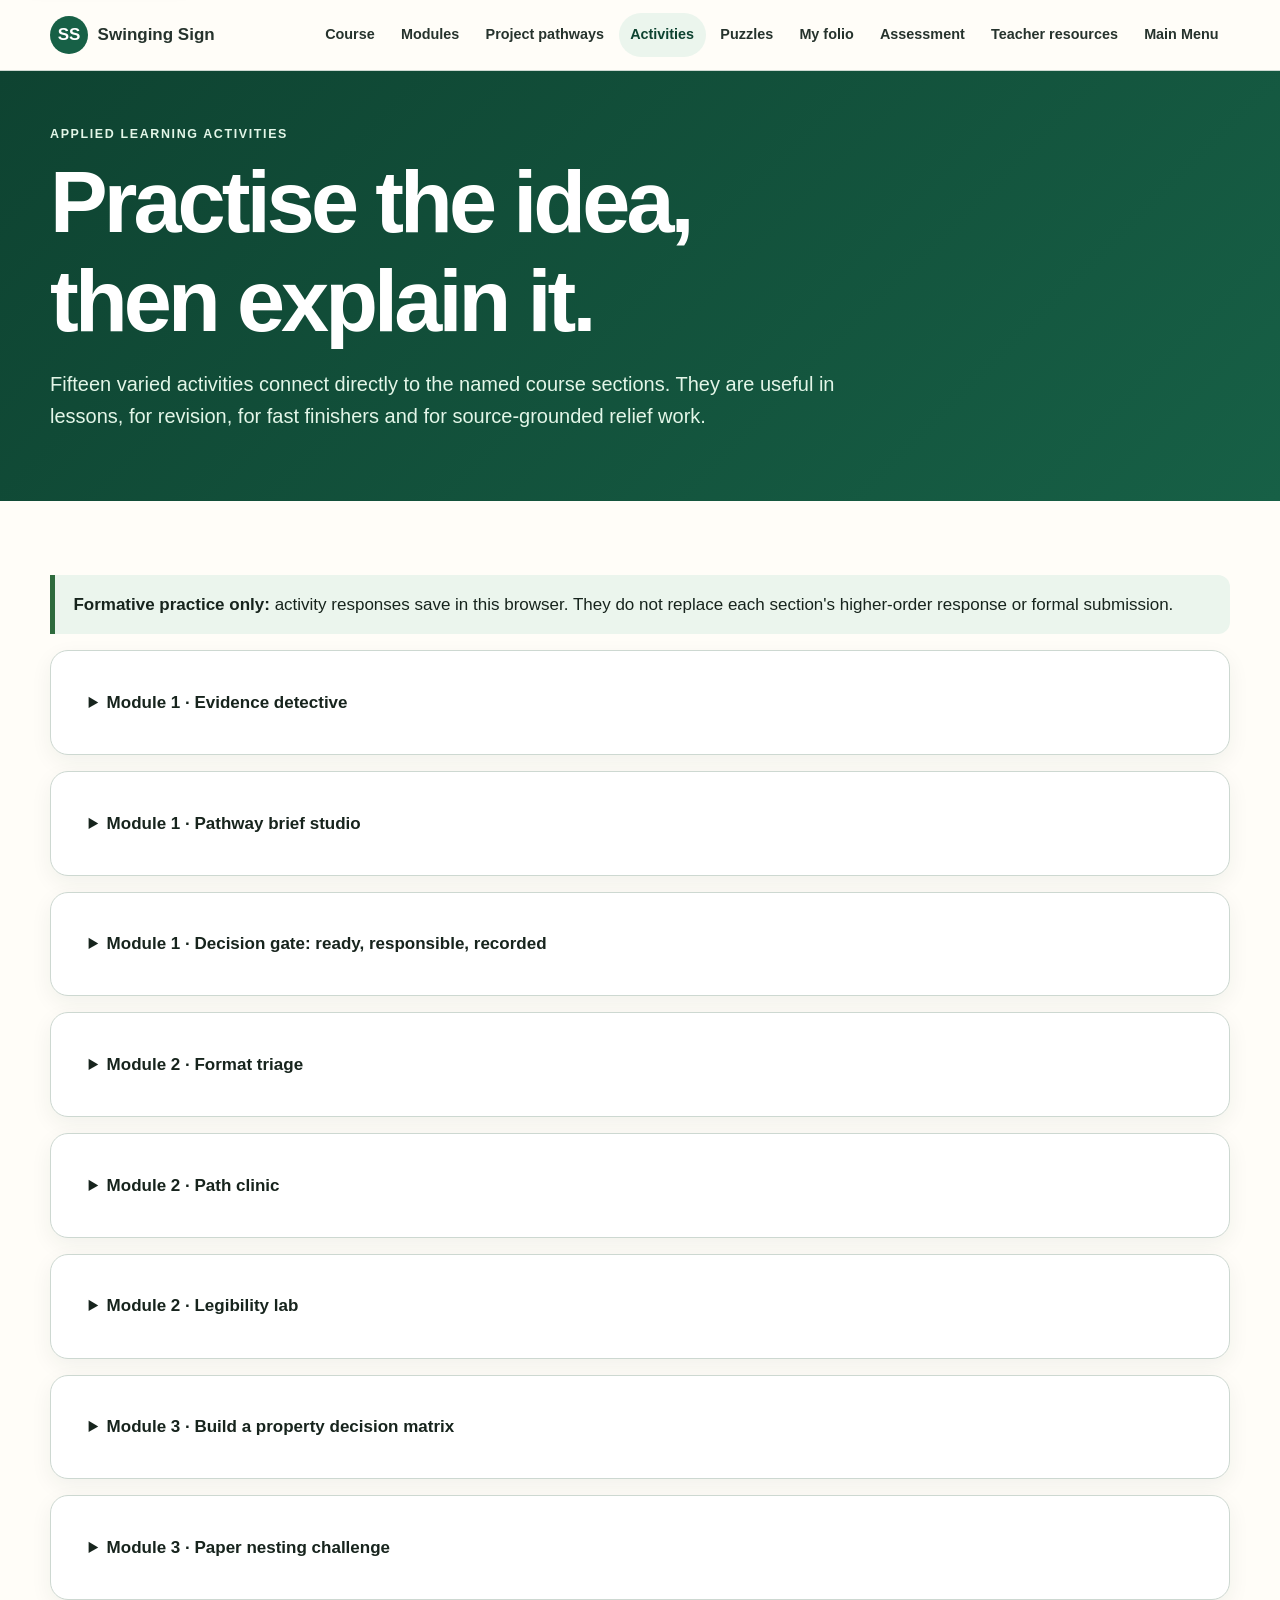
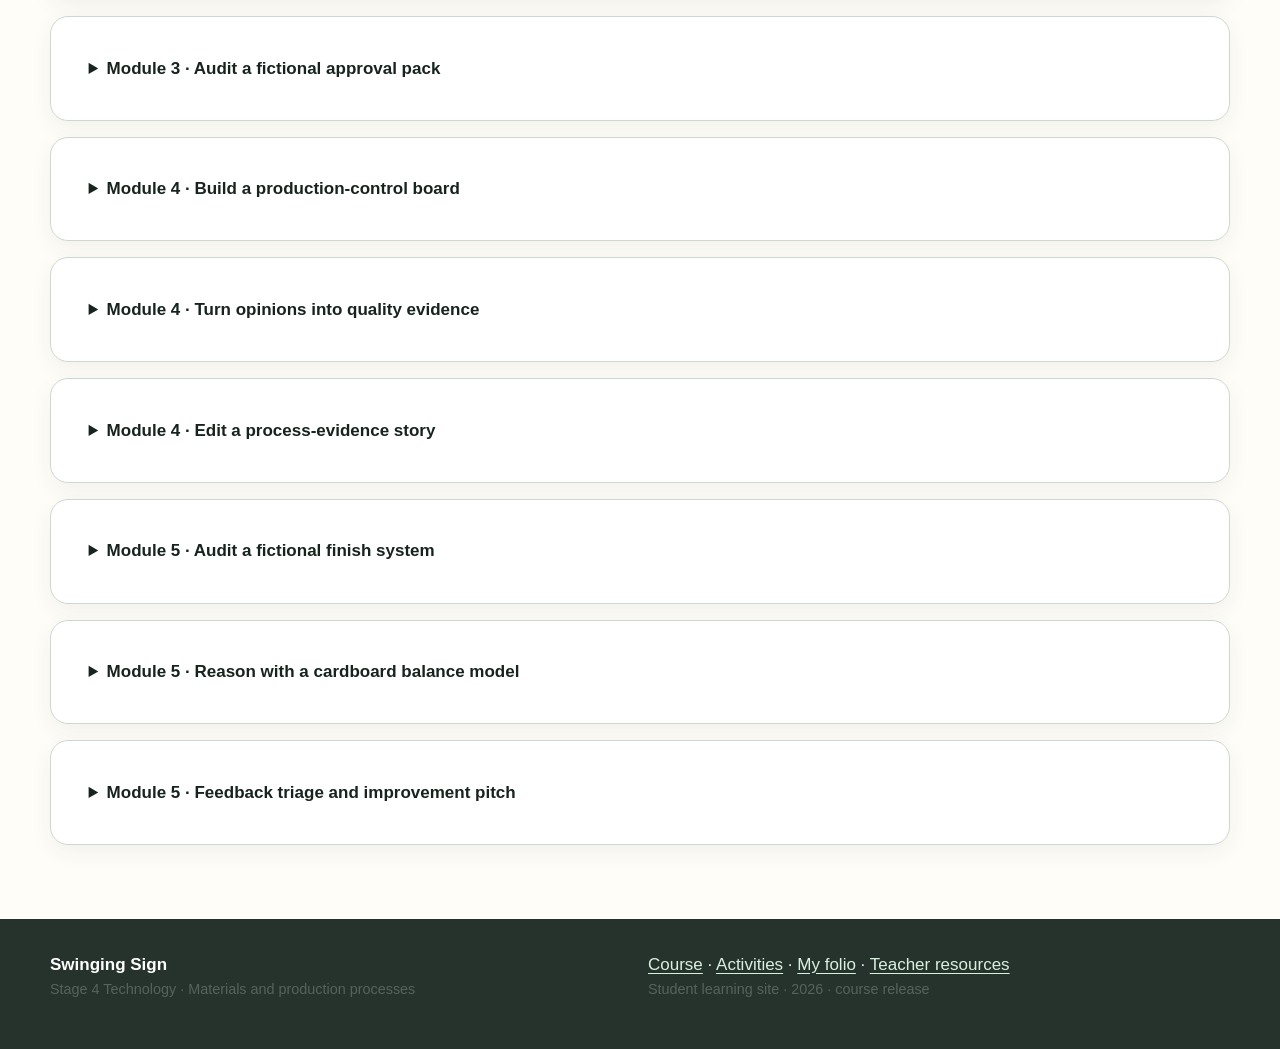
==== activities.html @ ebb3c323 "Publish Stage 4 Swinging Sign course" ====
<!doctype html>
<html lang="en-AU">
<head>
  <meta charset="utf-8">
  <meta name="viewport" content="width=device-width, initial-scale=1">
  <link rel="icon" href="data:,">
  <meta name="description" content="Fifteen concept-linked activities for revision, lesson practice, fast finishers and relief lessons.">
  <title>Applied Learning Activities | Swinging Sign</title>
  <link rel="stylesheet" href="styles.css?v=20260831-1">
  
</head>
<body>
<a class="skip-link" href="#main">Skip to main content</a>
<header class="site-header">
  <div class="nav-wrap">
    <a class="brand" href="index.html"><span class="brand-mark" aria-hidden="true">SS</span><span>Swinging Sign</span></a>
    <button class="nav-toggle" type="button" aria-expanded="false" aria-controls="site-nav">Menu</button>
    <nav class="site-nav" id="site-nav" aria-label="Main navigation"><a href="index.html">Course</a><a href="index.html#modules">Modules</a><a href="project-pathways.html">Project pathways</a><a aria-current="page" href="activities.html">Activities</a><a href="puzzles.html">Puzzles</a><a href="folio.html">My folio</a><a href="assessment.html">Assessment</a><a href="teacher-resources.html">Teacher resources</a><a href="https://stevencowell.github.io/Main-Page/">Main Menu</a></nav>
  </div>
</header><main id="main"><section class="page-hero"><div class="wrap"><p class="eyebrow">Applied Learning Activities</p><h1>Practise the idea, then explain it.</h1><p class="lede">Fifteen varied activities connect directly to the named course sections. They are useful in lessons, for revision, for fast finishers and for source-grounded relief work.</p></div></section><section class="page-section"><div class="wrap"><p class="evidence-note"><strong>Formative practice only:</strong> activity responses save in this browser. They do not replace each section's higher-order response or formal submission.</p><div class="activity-bank"><details class="card activity-card" id="ala-m01s01-evidence-detective"><summary>Module 1 · Evidence detective</summary><div class="activity-body"><p><span class="status-pill">Evidence sort</span></p><p>Observation, inference, purpose and product analysis</p><h3>What to do</h3><ul><li>Prepare: One teacher-approved product photograph, Four sticky notes or a digital note space</li><li>Write two observation notes using only visible evidence.</li><li>Write one interpretation note that connects a feature to a likely user need.</li><li>Write one confirmation question about an unknown practical detail.</li><li>Swap with a partner and check whether every claim is labelled accurately.</li></ul><p><strong>Evidence to keep:</strong> A four-note evidence set plus a revised product-analysis sentence.</p><p class="low-tech"><strong>Printable / low-tech:</strong> complete the same task on paper, then photograph or summarise the result in My folio.</p><label for="response-ala-m01s01-evidence-detective"><strong>Formative practice response</strong></label><textarea class="activity-response" id="response-ala-m01s01-evidence-detective" data-local-key="tas:stage4-swinging-sign:activity:ala-m01s01-evidence-detective:v1" placeholder="Record the activity evidence or explain your reasoning here."></textarea><div class="package-actions"><button type="button" data-reset-local="response-ala-m01s01-evidence-detective">Reset only this response</button><button type="button" onclick="window.print()">Print activity bank</button></div><p class="teacher-confirm"><strong>Boundary:</strong> Use only teacher-approved images. The activity does not authorise measurement, dismantling or practical testing.</p><p><a href="modules/module-01.html#m01s01-read-the-product-and-user">Return to the connected section →</a></p></div></details><details class="card activity-card" id="ala-m01s02-pathway-brief-studio"><summary>Module 1 · Pathway brief studio</summary><div class="activity-body"><p><span class="status-pill">Criteria ranking</span></p><p>Briefs, criteria, constraints and trade-offs</p><h3>What to do</h3><ul><li>Prepare: Three project reference images, Brief-and-boundaries template</li><li>Choose the pathway your teacher has nominated, or use one as a planning scenario.</li><li>Write a two-sentence brief naming user, need and intended response.</li><li>Add three testable criteria and a separate list of confirmation questions.</li><li>Circle the highest-priority criterion and explain one likely trade-off.</li></ul><p><strong>Evidence to keep:</strong> A source-safe brief with labelled criteria, confirmation questions and a trade-off explanation.</p><p class="low-tech"><strong>Printable / low-tech:</strong> complete the same task on paper, then photograph or summarise the result in My folio.</p><label for="response-ala-m01s02-pathway-brief-studio"><strong>Formative practice response</strong></label><textarea class="activity-response" id="response-ala-m01s02-pathway-brief-studio" data-local-key="tas:stage4-swinging-sign:activity:ala-m01s02-pathway-brief-studio:v1" placeholder="Record the activity evidence or explain your reasoning here."></textarea><div class="package-actions"><button type="button" data-reset-local="response-ala-m01s02-pathway-brief-studio">Reset only this response</button><button type="button" onclick="window.print()">Print activity bank</button></div><p class="teacher-confirm"><strong>Boundary:</strong> The activity compares design thinking only. Your teacher supplies the approved project plan and practical constraints.</p><p><a href="modules/module-01.html#m01s02-criteria-constraints-and-project-pathways">Return to the connected section →</a></p></div></details><details class="card activity-card" id="ala-m01s03-decision-gate"><summary>Module 1 · Decision gate: ready, responsible, recorded</summary><div class="activity-body"><p><span class="status-pill">Risk-and-resource scan</span></p><p>Readiness checks and life-cycle reasoning</p><h3>What to do</h3><ul><li>Prepare: Teacher-provided planning scenarios, Three-column decision sheet</li><li>For each scenario, identify the confirmed information, the missing information and the next responsible action.</li><li>Add one possible life-cycle effect to each scenario.</li><li>Choose one scenario and improve the proposed decision.</li><li>Record the evidence you would need before saying the improvement worked.</li></ul><p><strong>Evidence to keep:</strong> A completed decision sheet and one justified revised decision.</p><p class="low-tech"><strong>Printable / low-tech:</strong> complete the same task on paper, then photograph or summarise the result in My folio.</p><label for="response-ala-m01s03-decision-gate"><strong>Formative practice response</strong></label><textarea class="activity-response" id="response-ala-m01s03-decision-gate" data-local-key="tas:stage4-swinging-sign:activity:ala-m01s03-decision-gate:v1" placeholder="Record the activity evidence or explain your reasoning here."></textarea><div class="package-actions"><button type="button" data-reset-local="response-ala-m01s03-decision-gate">Reset only this response</button><button type="button" onclick="window.print()">Print activity bank</button></div><p class="teacher-confirm"><strong>Boundary:</strong> This is a paper or digital planning activity. It does not authorise any practical action or replace local safety instruction.</p><p><a href="modules/module-01.html#m01s03-workshop-readiness-and-sustainability">Return to the connected section →</a></p></div></details><details class="card activity-card" id="ala-m02s01-format-triage"><summary>Module 2 · Format triage</summary><div class="activity-body"><p><span class="status-pill">Visual comparison</span></p><p>Vector, bitmap, scaling and tracing</p><h3>What to do</h3><ul><li>Prepare: Teacher-provided image samples, Format decision cards</li><li>Sort the samples into likely vector, likely bitmap and needs more evidence.</li><li>For each choice, name one visible clue and one suitable use.</li><li>Select one bitmap sample and predict two issues an automatic trace might create.</li><li>Write a source-permission question before proposing any reuse.</li></ul><p><strong>Evidence to keep:</strong> A completed format sort with four written justifications and one tracing-risk note.</p><p class="low-tech"><strong>Printable / low-tech:</strong> complete the same task on paper, then photograph or summarise the result in My folio.</p><label for="response-ala-m02s01-format-triage"><strong>Formative practice response</strong></label><textarea class="activity-response" id="response-ala-m02s01-format-triage" data-local-key="tas:stage4-swinging-sign:activity:ala-m02s01-format-triage:v1" placeholder="Record the activity evidence or explain your reasoning here."></textarea><div class="package-actions"><button type="button" data-reset-local="response-ala-m02s01-format-triage">Reset only this response</button><button type="button" onclick="window.print()">Print activity bank</button></div><p class="teacher-confirm"><strong>Boundary:</strong> Use only teacher-approved files. No file is considered production-ready until the teacher reviews it.</p><p><a href="modules/module-02.html#m02s01-vector-and-bitmap">Return to the connected section →</a></p></div></details><details class="card activity-card" id="ala-m02s02-path-clinic"><summary>Module 2 · Path clinic</summary><div class="activity-body"><p><span class="status-pill">Path inspection</span></p><p>Objects, nodes, tool choice and reviewable workflow</p><h3>What to do</h3><ul><li>Prepare: Teacher-provided practice vector file, Path-clinic observation sheet</li><li>Identify one whole-object problem, one path problem and one arrangement problem.</li><li>Name the tool family that best matches each issue before editing.</li><li>Make or describe one controlled improvement at a time and record its effect.</li><li>Save a new version and write two points for teacher review.</li></ul><p><strong>Evidence to keep:</strong> Before-and-after observations, three tool-purpose justifications and a review note.</p><p class="low-tech"><strong>Printable / low-tech:</strong> complete the same task on paper, then photograph or summarise the result in My folio.</p><label for="response-ala-m02s02-path-clinic"><strong>Formative practice response</strong></label><textarea class="activity-response" id="response-ala-m02s02-path-clinic" data-local-key="tas:stage4-swinging-sign:activity:ala-m02s02-path-clinic:v1" placeholder="Record the activity evidence or explain your reasoning here."></textarea><div class="package-actions"><button type="button" data-reset-local="response-ala-m02s02-path-clinic">Reset only this response</button><button type="button" onclick="window.print()">Print activity bank</button></div><p class="teacher-confirm"><strong>Boundary:</strong> Use only the supplied practice file and the teacher&#x27;s current software and saving instructions.</p><p><a href="modules/module-02.html#m02s02-inkscape-tools-and-paths">Return to the connected section →</a></p></div></details><details class="card activity-card" id="ala-m02s03-legibility-lab"><summary>Module 2 · Legibility lab</summary><div class="activity-body"><p><span class="status-pill">Peer-review protocol</span></p><p>Hierarchy, annotation, peer review and controlled revision</p><h3>What to do</h3><ul><li>Prepare: Two teacher-provided sign concepts, Brief viewing cards, Feedback slips</li><li>Run the same brief-viewing check on both concepts and record what you noticed first, second and third.</li><li>Identify one legibility strength and one issue using visible evidence.</li><li>Write a notice-connect-suggest comment for one designer.</li><li>Propose one controlled revision and a feature-reason-effect annotation.</li></ul><p><strong>Evidence to keep:</strong> A reading-order record, one criteria-based feedback slip and one annotated revision proposal.</p><p class="low-tech"><strong>Printable / low-tech:</strong> complete the same task on paper, then photograph or summarise the result in My folio.</p><label for="response-ala-m02s03-legibility-lab"><strong>Formative practice response</strong></label><textarea class="activity-response" id="response-ala-m02s03-legibility-lab" data-local-key="tas:stage4-swinging-sign:activity:ala-m02s03-legibility-lab:v1" placeholder="Record the activity evidence or explain your reasoning here."></textarea><div class="package-actions"><button type="button" data-reset-local="response-ala-m02s03-legibility-lab">Reset only this response</button><button type="button" onclick="window.print()">Print activity bank</button></div><p class="teacher-confirm"><strong>Boundary:</strong> This activity reviews communication only. Any practical implication of a design change requires teacher confirmation.</p><p><a href="modules/module-02.html#m02s03-legibility-annotation-and-peer-review">Return to the connected section →</a></p></div></details><details class="card activity-card" id="ala-m03s01-property-decision-matrix"><summary>Module 3 · Build a property decision matrix</summary><div class="activity-body"><p><span class="status-pill">Decision matrix</span></p><p>Rehearse evidence-based selection before the higher-order response.</p><h3>What to do</h3><ul><li>Choose one project pathway. Create a matrix with three confirmed needs, the properties that should be investigated, evidence available for each teacher-approved option and one unknown that must be checked. Finish with a two-sentence provisional recommendation.</li></ul><p><strong>Evidence to keep:</strong> Completed matrix and provisional recommendation.</p><p class="low-tech"><strong>Printable / low-tech:</strong> complete the same task on paper, then photograph or summarise the result in My folio.</p><label for="response-ala-m03s01-property-decision-matrix"><strong>Formative practice response</strong></label><textarea class="activity-response" id="response-ala-m03s01-property-decision-matrix" data-local-key="tas:stage4-swinging-sign:activity:ala-m03s01-property-decision-matrix:v1" placeholder="Record the activity evidence or explain your reasoning here."></textarea><div class="package-actions"><button type="button" data-reset-local="response-ala-m03s01-property-decision-matrix">Reset only this response</button><button type="button" onclick="window.print()">Print activity bank</button></div><p class="teacher-confirm"><strong>Boundary:</strong> Do not add dimensions, grades, thicknesses, loads or processes unless they appear in the approved local project information.</p><p><a href="modules/module-03.html#m03s01-material-properties-and-selection">Return to the connected section →</a></p></div></details><details class="card activity-card" id="ala-m03s02-paper-nesting-challenge"><summary>Module 3 · Paper nesting challenge</summary><div class="activity-body"><p><span class="status-pill">Nesting challenge</span></p><p>Practise layout and resource-efficiency reasoning without using workshop equipment.</p><h3>What to do</h3><ul><li>Arrange a teacher-provided set of paper shapes on a printed grid in two different ways. Record coverage, circle any connected useful offcut area and annotate one communication advantage and one limitation for each arrangement.</li></ul><p><strong>Evidence to keep:</strong> Two annotated paper layouts and a short comparison.</p><p class="low-tech"><strong>Printable / low-tech:</strong> complete the same task on paper, then photograph or summarise the result in My folio.</p><label for="response-ala-m03s02-paper-nesting-challenge"><strong>Formative practice response</strong></label><textarea class="activity-response" id="response-ala-m03s02-paper-nesting-challenge" data-local-key="tas:stage4-swinging-sign:activity:ala-m03s02-paper-nesting-challenge:v1" placeholder="Record the activity evidence or explain your reasoning here."></textarea><div class="package-actions"><button type="button" data-reset-local="response-ala-m03s02-paper-nesting-challenge">Reset only this response</button><button type="button" onclick="window.print()">Print activity bank</button></div><p class="teacher-confirm"><strong>Boundary:</strong> This is a paper planning model. It does not establish project spacing, edge allowances or machine settings.</p><p><a href="modules/module-03.html#m03s02-measurement-layout-and-resource-efficiency">Return to the connected section →</a></p></div></details><details class="card activity-card" id="ala-m03s03-approval-pack-audit"><summary>Module 3 · Audit a fictional approval pack</summary><div class="activity-body"><p><span class="status-pill">Approval-gate case</span></p><p>Practise readiness checking without creating or operating a machine file.</p><h3>What to do</h3><ul><li>Examine teacher-provided fictional cards for a design preview, version record, criteria check, layout and mounting proposal. Sort them into present, unclear and missing, then write the three questions that should be resolved at the hold point.</li></ul><p><strong>Evidence to keep:</strong> Completed readiness audit and three review questions.</p><p class="low-tech"><strong>Printable / low-tech:</strong> complete the same task on paper, then photograph or summarise the result in My folio.</p><label for="response-ala-m03s03-approval-pack-audit"><strong>Formative practice response</strong></label><textarea class="activity-response" id="response-ala-m03s03-approval-pack-audit" data-local-key="tas:stage4-swinging-sign:activity:ala-m03s03-approval-pack-audit:v1" placeholder="Record the activity evidence or explain your reasoning here."></textarea><div class="package-actions"><button type="button" data-reset-local="response-ala-m03s03-approval-pack-audit">Reset only this response</button><button type="button" onclick="window.print()">Print activity bank</button></div><p class="teacher-confirm"><strong>Boundary:</strong> This activity does not certify a file or authorise any practical process.</p><p><a href="modules/module-03.html#m03s03-files-mounting-and-teacher-approval">Return to the connected section →</a></p></div></details><details class="card activity-card" id="ala-m04s01-production-control-board"><summary>Module 4 · Build a production-control board</summary><div class="activity-body"><p><span class="status-pill">Sequence cards</span></p><p>Make sequence, roles and hold points visible before practical work.</p><h3>What to do</h3><ul><li>Arrange broad stage cards for a fictional product, draw dependency arrows, place at least three hold-point markers and label who prepares evidence, who checks and who authorises. Add one change scenario and show where the sequence pauses.</li></ul><p><strong>Evidence to keep:</strong> Annotated control board and one paragraph explaining the most important hold point.</p><p class="low-tech"><strong>Printable / low-tech:</strong> complete the same task on paper, then photograph or summarise the result in My folio.</p><label for="response-ala-m04s01-production-control-board"><strong>Formative practice response</strong></label><textarea class="activity-response" id="response-ala-m04s01-production-control-board" data-local-key="tas:stage4-swinging-sign:activity:ala-m04s01-production-control-board:v1" placeholder="Record the activity evidence or explain your reasoning here."></textarea><div class="package-actions"><button type="button" data-reset-local="response-ala-m04s01-production-control-board">Reset only this response</button><button type="button" onclick="window.print()">Print activity bank</button></div><p class="teacher-confirm"><strong>Boundary:</strong> Use broad planning language only; do not add machine settings, operating steps or unconfirmed safety rules.</p><p><a href="modules/module-04.html#m04s01-production-sequence-and-authorisation">Return to the connected section →</a></p></div></details><details class="card activity-card" id="ala-m04s02-quality-language-clinic"><summary>Module 4 · Turn opinions into quality evidence</summary><div class="activity-body"><p><span class="status-pill">Quality classification</span></p><p>Practise precise inspection language before recording real project evidence.</p><h3>What to do</h3><ul><li>Rewrite six vague comments about fictional sample images into notes that state observed condition, location, affected criterion and decision required. Pair-check each note against the approved reference description.</li></ul><p><strong>Evidence to keep:</strong> Six rewritten inspection notes and one peer revision.</p><p class="low-tech"><strong>Printable / low-tech:</strong> complete the same task on paper, then photograph or summarise the result in My folio.</p><label for="response-ala-m04s02-quality-language-clinic"><strong>Formative practice response</strong></label><textarea class="activity-response" id="response-ala-m04s02-quality-language-clinic" data-local-key="tas:stage4-swinging-sign:activity:ala-m04s02-quality-language-clinic:v1" placeholder="Record the activity evidence or explain your reasoning here."></textarea><div class="package-actions"><button type="button" data-reset-local="response-ala-m04s02-quality-language-clinic">Reset only this response</button><button type="button" onclick="window.print()">Print activity bank</button></div><p class="teacher-confirm"><strong>Boundary:</strong> Use provided images only. Do not touch or test actual edges as part of this activity.</p><p><a href="modules/module-04.html#m04s02-edges-finishing-and-quality">Return to the connected section →</a></p></div></details><details class="card activity-card" id="ala-m04s03-evidence-editor"><summary>Module 4 · Edit a process-evidence story</summary><div class="activity-body"><p><span class="status-pill">Offcut triage</span></p><p>Select evidence for decision-making rather than collecting images as decoration.</p><h3>What to do</h3><ul><li>From a teacher-provided fictional set of twelve privacy-safe images and notes, select five that best connect plan, approval, result, quality and offcut decision. Write a precise caption for each and one future improvement proposal.</li></ul><p><strong>Evidence to keep:</strong> Five-item evidence sequence with captions and one improvement proposal.</p><p class="low-tech"><strong>Printable / low-tech:</strong> complete the same task on paper, then photograph or summarise the result in My folio.</p><label for="response-ala-m04s03-evidence-editor"><strong>Formative practice response</strong></label><textarea class="activity-response" id="response-ala-m04s03-evidence-editor" data-local-key="tas:stage4-swinging-sign:activity:ala-m04s03-evidence-editor:v1" placeholder="Record the activity evidence or explain your reasoning here."></textarea><div class="package-actions"><button type="button" data-reset-local="response-ala-m04s03-evidence-editor">Reset only this response</button><button type="button" onclick="window.print()">Print activity bank</button></div><p class="teacher-confirm"><strong>Boundary:</strong> Do not photograph workshop people, controls or actual material unless your teacher authorises it.</p><p><a href="modules/module-04.html#m04s03-nesting-offcuts-and-process-evidence">Return to the connected section →</a></p></div></details><details class="card activity-card" id="ala-m05s01-finish-system-audit"><summary>Module 5 · Audit a fictional finish system</summary><div class="activity-body"><p><span class="status-pill">Finish evidence comparison</span></p><p>Practise compatibility and quality reasoning without using coating products.</p><h3>What to do</h3><ul><li>Review a fictional set of substrate, environment, preparation-purpose, primer and topcoat cards. Identify two supported connections, two unsupported assumptions and three questions that need product or teacher confirmation. Finish with one criteria-based inspection statement.</li></ul><p><strong>Evidence to keep:</strong> Annotated system map and inspection statement.</p><p class="low-tech"><strong>Printable / low-tech:</strong> complete the same task on paper, then photograph or summarise the result in My folio.</p><label for="response-ala-m05s01-finish-system-audit"><strong>Formative practice response</strong></label><textarea class="activity-response" id="response-ala-m05s01-finish-system-audit" data-local-key="tas:stage4-swinging-sign:activity:ala-m05s01-finish-system-audit:v1" placeholder="Record the activity evidence or explain your reasoning here."></textarea><div class="package-actions"><button type="button" data-reset-local="response-ala-m05s01-finish-system-audit">Reset only this response</button><button type="button" onclick="window.print()">Print activity bank</button></div><p class="teacher-confirm"><strong>Boundary:</strong> Cards are conceptual examples only and do not identify products or authorise practical preparation or coating.</p><p><a href="modules/module-05.html#m05s01-surface-preparation-and-coatings">Return to the connected section →</a></p></div></details><details class="card activity-card" id="ala-m05s02-cardboard-balance-model"><summary>Module 5 · Reason with a cardboard balance model</summary><div class="activity-body"><p><span class="status-pill">Systems map</span></p><p>Explore mass distribution and connection geometry without loading or installing an actual project.</p><h3>What to do</h3><ul><li>Use a teacher-provided cardboard mobile diagram or model. Predict its resting orientation, compare it with the supplied result, trace the conceptual load path and explain one change that could alter balance. List the project facts that cannot be transferred from the model.</li></ul><p><strong>Evidence to keep:</strong> Annotated model diagram, prediction and transfer-limit list.</p><p class="low-tech"><strong>Printable / low-tech:</strong> complete the same task on paper, then photograph or summarise the result in My folio.</p><label for="response-ala-m05s02-cardboard-balance-model"><strong>Formative practice response</strong></label><textarea class="activity-response" id="response-ala-m05s02-cardboard-balance-model" data-local-key="tas:stage4-swinging-sign:activity:ala-m05s02-cardboard-balance-model:v1" placeholder="Record the activity evidence or explain your reasoning here."></textarea><div class="package-actions"><button type="button" data-reset-local="response-ala-m05s02-cardboard-balance-model">Reset only this response</button><button type="button" onclick="window.print()">Print activity bank</button></div><p class="teacher-confirm"><strong>Boundary:</strong> This learning model does not authorise any actual hanging, loading, installation or use test.</p><p><a href="modules/module-05.html#m05s02-hanging-stability-and-use">Return to the connected section →</a></p></div></details><details class="card activity-card" id="ala-m05s03-feedback-triage"><summary>Module 5 · Feedback triage and improvement pitch</summary><div class="activity-body"><p><span class="status-pill">Feedback-to-improvement ladder</span></p><p>Practise deciding which feedback should influence the next iteration.</p><h3>What to do</h3><ul><li>Sort a fictional set of feedback into criterion-linked, preference-only and needs-clarification groups. Select the strongest two comments, connect each to evidence, then give a sixty-second improvement pitch naming one change, predicted benefit and future check.</li></ul><p><strong>Evidence to keep:</strong> Feedback triage table and written improvement pitch.</p><p class="low-tech"><strong>Printable / low-tech:</strong> complete the same task on paper, then photograph or summarise the result in My folio.</p><label for="response-ala-m05s03-feedback-triage"><strong>Formative practice response</strong></label><textarea class="activity-response" id="response-ala-m05s03-feedback-triage" data-local-key="tas:stage4-swinging-sign:activity:ala-m05s03-feedback-triage:v1" placeholder="Record the activity evidence or explain your reasoning here."></textarea><div class="package-actions"><button type="button" data-reset-local="response-ala-m05s03-feedback-triage">Reset only this response</button><button type="button" onclick="window.print()">Print activity bank</button></div><p class="teacher-confirm"><strong>Boundary:</strong> This is formative learning evidence. It does not create a formal mark or replace teacher assessment instructions.</p><p><a href="modules/module-05.html#m05s03-evaluate-feedback-and-improve">Return to the connected section →</a></p></div></details></div></div></section></main><footer class="footer"><div class="wrap footer-grid"><div><strong>Swinging Sign</strong><p class="fine">Stage 4 Technology · Materials and production processes</p></div><div><a href="index.html">Course</a> · <a href="activities.html">Activities</a> · <a href="folio.html">My folio</a> · <a href="teacher-resources.html">Teacher resources</a><p class="fine">Student learning site · <span data-year></span> · course release</p></div></div></footer><script src="shared.js?v=20260831-1"></script></body></html>
---- styles.css ----
:root {
  --ink: #17241d;
  --muted: #56635c;
  --paper: #fffdf8;
  --soft: #ebf5ed;
  --soft-2: #f5f0e6;
  --green: #176046;
  --green-2: #2e6b3d;
  --green-dark: #0e4331;
  --brass: #b27a28;
  --charcoal: #26332d;
  --line: #cdd8d1;
  --warn: #fff3cf;
  --danger: #8d2b2b;
  --good: #176046;
  --shadow: 0 14px 36px rgba(22, 48, 36, 0.12);
  --radius: 18px;
  --wrap: 1180px;
}

* { box-sizing: border-box; }
html { scroll-behavior: smooth; }
body.modal-open { overflow: hidden; }
.verified-video { margin: 1rem 0; padding: 1rem; border: 1px solid var(--line); border-radius: var(--radius-sm); background: var(--soft); }
.video-modal { position: fixed; inset: 0; z-index: 1000; display: grid; place-items: center; padding: 1rem; }
.video-modal[hidden] { display: none; }
.video-modal__backdrop { position: absolute; inset: 0; background: rgba(7, 23, 17, .82); }
.video-modal__dialog { position: relative; width: min(960px, 100%); max-height: calc(100vh - 2rem); overflow: auto; padding: 1rem; border-radius: var(--radius); background: var(--paper); box-shadow: 0 24px 80px rgba(0,0,0,.35); }
.video-modal__head { display: flex; gap: 1rem; align-items: center; justify-content: space-between; }
.video-modal__head h2 { margin: 0; }
.video-modal__close { min-height: 44px; }
.video-frame { aspect-ratio: 16 / 9; margin-top: 1rem; background: #000; }
.video-frame iframe { width: 100%; height: 100%; border: 0; }
body {
  margin: 0;
  color: var(--ink);
  background: var(--paper);
  font-family: Inter, Aptos, "Segoe UI", Arial, sans-serif;
  font-size: 17px;
  line-height: 1.62;
}
img { display: block; max-width: 100%; }
a { color: var(--green); text-underline-offset: 0.18em; }
a:hover { color: var(--green-dark); }
button, input, textarea, select { font: inherit; }
button, .button { min-height: 44px; }
h1, h2, h3, h4 { color: var(--charcoal); line-height: 1.15; text-wrap: balance; }
h1 { margin: 0 0 1rem; font-size: clamp(2.4rem, 7vw, 5.4rem); letter-spacing: -0.045em; }
h2 { margin: 0 0 1rem; font-size: clamp(1.75rem, 4vw, 2.75rem); letter-spacing: -0.025em; }
h3 { margin: 0 0 0.65rem; font-size: clamp(1.25rem, 2.5vw, 1.7rem); }
p { margin: 0 0 1rem; }
ul, ol { padding-left: 1.35rem; }

.skip-link {
  position: fixed;
  z-index: 1000;
  left: 1rem;
  top: -6rem;
  padding: 0.75rem 1rem;
  border-radius: 0 0 10px 10px;
  background: #fff;
  color: #000;
  box-shadow: var(--shadow);
}
.skip-link:focus { top: 0; }
.wrap { width: min(calc(100% - 2rem), var(--wrap)); margin-inline: auto; }
.eyebrow {
  margin: 0 0 0.55rem;
  color: var(--green-2);
  font-size: 0.78rem;
  font-weight: 800;
  letter-spacing: 0.13em;
  text-transform: uppercase;
}
.lede { max-width: 72ch; color: var(--muted); font-size: clamp(1.05rem, 2vw, 1.25rem); }
.fine { color: var(--muted); font-size: 0.9rem; }
.muted { color: var(--muted); }

.site-header {
  position: sticky;
  z-index: 100;
  top: 0;
  background: rgba(255, 253, 248, 0.96);
  border-bottom: 1px solid var(--line);
  backdrop-filter: blur(12px);
}
.nav-wrap {
  display: flex;
  align-items: center;
  gap: 1.5rem;
  width: min(calc(100% - 2rem), var(--wrap));
  min-height: 70px;
  margin-inline: auto;
}
.brand {
  display: inline-flex;
  flex: 0 0 auto;
  align-items: center;
  gap: 0.6rem;
  color: var(--charcoal);
  font-weight: 850;
  text-decoration: none;
}
.brand-mark {
  display: grid;
  width: 38px;
  height: 38px;
  place-items: center;
  border-radius: 50%;
  background: var(--green);
  color: #fff;
}
.site-nav {
  display: flex;
  align-items: center;
  gap: 0.2rem;
  margin-left: auto;
}
.site-nav a {
  padding: 0.62rem 0.72rem;
  border-radius: 999px;
  color: var(--charcoal);
  font-size: 0.9rem;
  font-weight: 700;
  text-decoration: none;
  white-space: nowrap;
}
.site-nav a:hover, .site-nav a[aria-current="page"] { background: var(--soft); color: var(--green-dark); }
.nav-toggle {
  display: none;
  margin-left: auto;
  border: 1px solid var(--green);
  border-radius: 10px;
  background: #fff;
  color: var(--green-dark);
  font-weight: 800;
}

.button {
  display: inline-flex;
  align-items: center;
  justify-content: center;
  padding: 0.72rem 1rem;
  border: 2px solid var(--green);
  border-radius: 12px;
  background: var(--green);
  color: #fff;
  font-weight: 800;
  text-decoration: none;
  cursor: pointer;
}
.button:hover { background: var(--green-dark); color: #fff; }
.button.secondary { background: transparent; color: var(--green-dark); }
.button.secondary:hover { background: var(--soft); }
.button.danger { border-color: #b04747; background: #fff; color: #7b2222; }
.actions { display: flex; flex-wrap: wrap; gap: 0.8rem; margin-top: 1.25rem; }

.course-hero {
  background: linear-gradient(120deg, #0d3f2f 0 42%, #176046 42% 100%);
  color: #fff;
}
.course-hero__inner {
  display: grid;
  grid-template-columns: minmax(0, 0.82fr) minmax(430px, 1.18fr);
  align-items: stretch;
  min-height: 610px;
}
.course-hero__copy { display: grid; align-content: center; padding: 5rem max(2rem, calc((100vw - var(--wrap)) / 2)); padding-right: 2rem; }
.course-hero h1, .course-hero h2 { color: #fff; }
.course-hero .eyebrow { color: #d8f1df; }
.course-hero .lede { color: #edf8f0; }
.course-hero__image { display: grid; grid-template-rows: minmax(430px, 1fr) auto; margin: 0; min-height: 430px; background: #fff; color: var(--ink); }
.course-hero__image img { width: 100%; height: 100%; min-height: 0; object-fit: cover; }
.hero-note { margin-top: 1rem; color: #d8f1df; font-size: 0.92rem; }

section.page-section { padding: 4.6rem 0; }
.soft { background: var(--soft); }
.sand { background: var(--soft-2); }
.intro-grid, .feature-grid, .pathway-grid, .teacher-grid { display: grid; gap: 1.25rem; }
.intro-grid { grid-template-columns: repeat(4, 1fr); }
.feature-grid { grid-template-columns: repeat(2, minmax(0, 1fr)); align-items: center; }
.feature-visual, .pathway-visual { margin: 0; overflow: hidden; border: 1px solid var(--line); border-radius: var(--radius); background: #fff; }
.feature-visual > img { width: 100%; display: block; }
.pathway-grid { grid-template-columns: repeat(3, minmax(0, 1fr)); }
.teacher-grid { grid-template-columns: repeat(2, minmax(0, 1fr)); }
.card {
  padding: 1.35rem;
  border: 1px solid var(--line);
  border-radius: var(--radius);
  background: #fff;
  box-shadow: 0 7px 22px rgba(19, 55, 39, 0.06);
}
.card > :last-child { margin-bottom: 0; }
.routine-card strong { display: block; margin-bottom: 0.45rem; color: var(--green-dark); font-size: 1.05rem; }
.evidence-note, .authority-note, .teacher-confirm {
  padding: 1rem 1.15rem;
  border-left: 5px solid var(--green-2);
  border-radius: 0 12px 12px 0;
  background: var(--soft);
}
.teacher-confirm { border-left-color: var(--brass); background: var(--warn); }
.module-grid { display: grid; grid-template-columns: repeat(2, minmax(0, 1fr)); gap: 1rem; }
.module-card { display: grid; grid-template-columns: 64px 1fr; gap: 1rem; }
.module-number {
  display: grid;
  width: 56px;
  height: 56px;
  place-items: center;
  border-radius: 50%;
  background: var(--green);
  color: #fff;
  font-size: 1.35rem;
  font-weight: 900;
}
.module-card a { font-weight: 800; }

.page-hero { padding: 3.3rem 0; background: linear-gradient(135deg, var(--green-dark), var(--green)); color: #fff; }
.page-hero h1, .page-hero h2 { color: #fff; }
.page-hero .eyebrow, .page-hero .lede { color: #e3f6e8; }
.module-hero { padding: 2.5rem 0 1.25rem; background: var(--soft); }
.module-hero__grid { display: grid; grid-template-columns: minmax(0, 1.02fr) minmax(350px, 0.98fr); gap: 2rem; align-items: center; }
.module-hero__image { overflow: hidden; margin: 0; border-radius: var(--radius); background: #fff; box-shadow: var(--shadow); }
.module-hero__image img { width: 100%; aspect-ratio: 16/9; object-fit: cover; }
.progress-shell { overflow: hidden; height: 12px; border-radius: 999px; background: #d6e2da; }
.progress-bar { width: 0; height: 100%; background: linear-gradient(90deg, var(--green-2), #57a56b); transition: width 220ms ease; }
.progress-copy { margin-top: 0.45rem; font-size: 0.92rem; color: var(--muted); }

.module-layout { display: grid; grid-template-columns: minmax(0, 1fr) 280px; gap: 2rem; align-items: start; padding-block: 2.2rem 5rem; }
.module-main { min-width: 0; }
.module-aside { position: sticky; top: 90px; }
.module-aside ol { margin: 0 0 1.2rem; }
.module-aside a { font-weight: 700; }
.presentation-card {
  display: grid;
  grid-template-columns: 54px 1fr auto;
  align-items: center;
  gap: 1rem;
  margin: 0 0 2.2rem;
  padding: 1.2rem;
  border: 2px solid var(--green-2);
  border-radius: var(--radius);
  background: #fff;
  box-shadow: var(--shadow);
}
.presentation-icon { display: grid; width: 54px; height: 54px; place-items: center; border-radius: 14px; background: #dceee1; color: var(--green-dark); font-size: 1.55rem; }
.presentation-card h2 { margin: 0 0 0.25rem; font-size: 1.35rem; }
.presentation-card p { margin: 0; color: var(--muted); }

.learning-section {
  margin: 0 0 2.5rem;
  padding: 1.4rem;
  border: 1px solid var(--line);
  border-radius: var(--radius);
  background: #fff;
  box-shadow: 0 10px 30px rgba(22, 48, 36, 0.07);
  scroll-margin-top: 90px;
}
.section-kicker { margin: 0 0 0.4rem; color: var(--green-2); font-weight: 850; }
.learning-intention { padding: 1rem; border-radius: 12px; background: var(--soft); }
.look-fors { display: grid; gap: 0.45rem; padding-left: 1.2rem; }
.theory-block { margin: 1.4rem 0; scroll-margin-top: 95px; }
.theory-block h3 { color: var(--green-dark); }
.vocabulary-grid { display: grid; grid-template-columns: repeat(2, minmax(0, 1fr)); gap: 0.7rem; }
.vocab-item { padding: 0.8rem; border-radius: 12px; background: var(--soft-2); }
.vocab-item dt { font-weight: 850; color: var(--charcoal); }
.vocab-item dd { margin: 0.2rem 0 0; }
.misconception { margin: 1.2rem 0; padding: 1rem; border: 1px solid #e3c577; border-radius: 12px; background: var(--warn); }
.takeaway { padding: 1rem; border-radius: 12px; background: var(--charcoal); color: #fff; }
.local-boundary { padding: 1rem; border-left: 5px solid var(--brass); background: #fff8e6; }

.learning-visual { margin: 1.5rem 0; overflow: hidden; border: 1px solid var(--line); border-radius: 16px; background: #fff; }
.learning-visual img { width: 100%; aspect-ratio: 3/2; object-fit: cover; }
.visual-meta figcaption { padding: 0.9rem 1rem 0; font-weight: 750; }
.visual-meta--compact figcaption { font-size: 0.92rem; }
.notice { padding: 0 1rem; color: var(--muted); font-size: 0.92rem; }
.open-larger { display: inline-block; min-height: 42px; margin: 0 1rem 1rem; padding: 0.5rem 0.75rem; border: 2px solid var(--green); border-radius: 9px; background: #fff; color: var(--green-dark); font: inherit; font-weight: 800; cursor: pointer; }
.open-larger:hover { background: var(--soft); }
.media-pathway { margin: 1.4rem 0; padding: 1rem; border: 1px solid var(--line); border-radius: 14px; background: var(--soft); }
.media-pathway ol { margin-bottom: 0.5rem; }
.video-card { display: grid; grid-template-columns: 160px 1fr; gap: 1rem; align-items: center; margin-top: 1rem; padding: 0.9rem; border-radius: 12px; background: #fff; }
.video-card img { width: 160px; aspect-ratio: 16/9; object-fit: cover; border-radius: 9px; }

.learning-package { margin: 0; border: 2px solid var(--green-2); border-radius: 14px; background: #fff; scroll-margin-top: 90px; }
.learning-package > summary { padding: 1rem 1.1rem; color: var(--green-dark); font-size: 1.05rem; font-weight: 900; cursor: pointer; }
.package-body { padding: 0 1.1rem 1.2rem; }
.package-label { display: inline-block; padding: 0.2rem 0.55rem; border-radius: 999px; background: var(--soft); color: var(--green-dark); font-size: 0.82rem; font-weight: 850; }
.mcq-question { margin: 1.1rem 0; padding: 1rem; border: 1px solid var(--line); border-radius: 12px; }
.mcq-question legend { padding: 0 0.25rem; font-weight: 850; }
.option-row { display: grid; grid-template-columns: 24px 1fr; gap: 0.55rem; align-items: start; margin: 0.55rem 0; padding: 0.55rem; border-radius: 9px; }
.option-row:has(input:checked) { background: var(--soft); }
.option-row input { width: 20px; height: 20px; margin-top: 0.15rem; }
.question-feedback { min-height: 1.5rem; margin: 0.45rem 0 0; padding: 0.5rem 0.65rem; border-radius: 8px; background: #f3f6f4; font-size: 0.93rem; }
.question-feedback.correct { background: #e5f4e8; color: #10452d; }
.question-feedback.try-again { background: #fff0e8; color: #76321e; }
.check-question { min-height: 40px; padding: 0.45rem 0.75rem; border: 1px solid var(--green); border-radius: 9px; background: #fff; color: var(--green-dark); font-weight: 800; cursor: pointer; }
.long-response { margin-top: 1.5rem; padding: 1rem; border-radius: 12px; background: var(--soft-2); }
textarea { width: 100%; min-height: 180px; padding: 0.8rem; border: 1px solid #829187; border-radius: 10px; background: #fff; color: var(--ink); resize: vertical; }
.save-status { color: var(--muted); font-weight: 700; }
.package-actions { display: flex; flex-wrap: wrap; gap: 0.6rem; margin-top: 1rem; }
.package-actions button, .package-actions a { min-height: 42px; padding: 0.55rem 0.8rem; border: 1px solid var(--green); border-radius: 9px; background: #fff; color: var(--green-dark); font-weight: 800; cursor: pointer; }
.module-review { margin-top: 2rem; padding: 1.3rem; border: 2px solid var(--green); border-radius: var(--radius); background: var(--soft); }
.module-checklist { display: grid; gap: 0.7rem; padding: 0; list-style: none; }
.module-checklist li { display: grid; grid-template-columns: 28px 1fr; gap: 0.6rem; align-items: start; }
.check-state { display: grid; width: 24px; height: 24px; place-items: center; border-radius: 50%; background: #d5e0d8; color: var(--green-dark); font-weight: 900; }
.check-state.complete { background: var(--green); color: #fff; }
.module-nav { display: flex; justify-content: space-between; gap: 1rem; margin-top: 1.6rem; }

.pathway-card { overflow: hidden; padding: 0; }
.pathway-card img { width: 100%; aspect-ratio: 4/3; object-fit: contain; background: #fff; }
.pathway-card__body { padding: 1.2rem; }
.pathway-card .pathway-visual { border: 0; border-radius: 0; }
.image-modal { position: fixed; inset: 0; z-index: 1000; display: grid; place-items: center; padding: 1rem; }
.image-modal[hidden] { display: none; }
.image-modal__backdrop { position: absolute; inset: 0; background: rgba(7, 23, 17, .88); }
.image-modal__dialog { position: relative; width: min(1100px, 100%); max-height: calc(100vh - 2rem); overflow: auto; padding: 1rem; border-radius: var(--radius); background: var(--paper); box-shadow: 0 24px 80px rgba(0,0,0,.4); }
.image-modal__head { display: flex; gap: 1rem; align-items: center; justify-content: space-between; margin-bottom: 0.75rem; }
.image-modal__head h2 { margin: 0; }
.image-modal__close { min-height: 44px; }
.image-modal__dialog > img { display: block; width: 100%; max-height: calc(100vh - 10rem); object-fit: contain; background: #fff; }
.status-pill { display: inline-block; padding: 0.18rem 0.55rem; border-radius: 999px; background: var(--soft); color: var(--green-dark); font-size: 0.8rem; font-weight: 850; }
.activity-bank, .puzzle-bank { display: grid; gap: 1rem; }
.activity-card > summary, .puzzle-card > summary { padding: 1rem; font-weight: 850; cursor: pointer; }
.activity-body, .puzzle-body { padding: 0 1rem 1rem; }
.activity-response { min-height: 130px; }
.low-tech { padding: 0.8rem; border-left: 4px solid var(--brass); background: #fff8e8; }

.folio-shell { display: grid; grid-template-columns: minmax(0, 1fr) 280px; gap: 1.4rem; align-items: start; }
.folio-tools { position: sticky; top: 90px; }
.folio-stage { margin-bottom: 1rem; padding: 1.2rem; border: 1px solid var(--line); border-radius: var(--radius); background: #fff; }
.folio-stage textarea { min-height: 220px; }
.image-preview { max-height: 320px; margin-top: 0.7rem; border-radius: 12px; object-fit: contain; }
.file-help { color: var(--muted); font-size: 0.9rem; }
.assessment-boundary { max-width: 900px; }
.resource-list { display: grid; gap: 0.8rem; padding: 0; list-style: none; }
.resource-list a { font-weight: 850; }

.footer { padding: 2rem 0; background: var(--charcoal); color: #e7efe9; }
.footer a { color: #d8f1df; }
.footer strong { color: #fff; }
.footer-grid { display: grid; grid-template-columns: 1fr 1fr; gap: 1rem; }

[hidden] { display: none !important; }
:focus-visible { outline: 4px solid #e2a84e; outline-offset: 3px; }

@media (max-width: 900px) {
  .course-hero__inner, .module-hero__grid, .module-layout, .folio-shell, .feature-grid { grid-template-columns: 1fr; }
  .course-hero__copy { padding: 3.5rem 1.25rem; }
  .course-hero__image { grid-template-rows: minmax(330px, auto) auto; min-height: 330px; }
  .module-aside, .folio-tools { position: static; order: -1; }
  .intro-grid { grid-template-columns: repeat(2, minmax(0, 1fr)); }
  .pathway-grid { grid-template-columns: 1fr; }
  .nav-toggle { display: inline-flex; align-items: center; justify-content: center; padding: 0.55rem 0.8rem; }
  .site-nav {
    position: absolute;
    inset: 70px 0 auto 0;
    display: none;
    max-height: calc(100vh - 70px);
    overflow-y: auto;
    padding: 0.75rem 1rem 1rem;
    border-bottom: 1px solid var(--line);
    background: var(--paper);
    box-shadow: var(--shadow);
  }
  .site-nav.open { display: grid; }
  .site-nav a { padding: 0.8rem; border-radius: 9px; }
}

@media (max-width: 620px) {
  body { font-size: 16px; }
  .wrap, .nav-wrap { width: min(calc(100% - 1.25rem), var(--wrap)); }
  .brand span:last-child { max-width: 175px; line-height: 1.05; }
  .course-hero__inner { min-height: auto; }
  .course-hero__copy { padding: 3rem 0.8rem; }
  .course-hero__image { grid-template-rows: minmax(260px, auto) auto; min-height: 260px; }
  .intro-grid, .module-grid, .teacher-grid, .vocabulary-grid { grid-template-columns: 1fr; }
  .module-card { grid-template-columns: 48px 1fr; }
  .module-number { width: 44px; height: 44px; font-size: 1.05rem; }
  .presentation-card { grid-template-columns: 48px 1fr; }
  .presentation-card .button { grid-column: 1 / -1; width: 100%; }
  .learning-section { padding: 1rem; }
  .video-card { grid-template-columns: 1fr; }
  .video-card img { width: 100%; }
  .module-nav, .footer-grid { display: grid; grid-template-columns: 1fr; }
  .module-nav a { width: 100%; }
}

@media print {
  .site-header, .footer, .nav-toggle, .button, .open-larger, .video-modal, .image-modal, .package-actions, .module-aside, .folio-tools, .module-nav { display: none !important; }
  body { background: #fff; color: #000; font-size: 11pt; }
  .wrap { width: 100%; }
  .page-hero, .module-hero { padding: 0 0 1rem; background: #fff; color: #000; }
  .page-hero h1, .page-hero h2, .module-hero h1, .module-hero h2 { color: #000; }
  .learning-section, .folio-stage, .card, .module-review { break-inside: avoid; box-shadow: none; }
  .learning-package { border: 1px solid #777; }
  .learning-package[open] .package-body { display: block; }
  .learning-visual img { max-height: 150mm; object-fit: contain; }
  a { color: #000; text-decoration: none; }
}
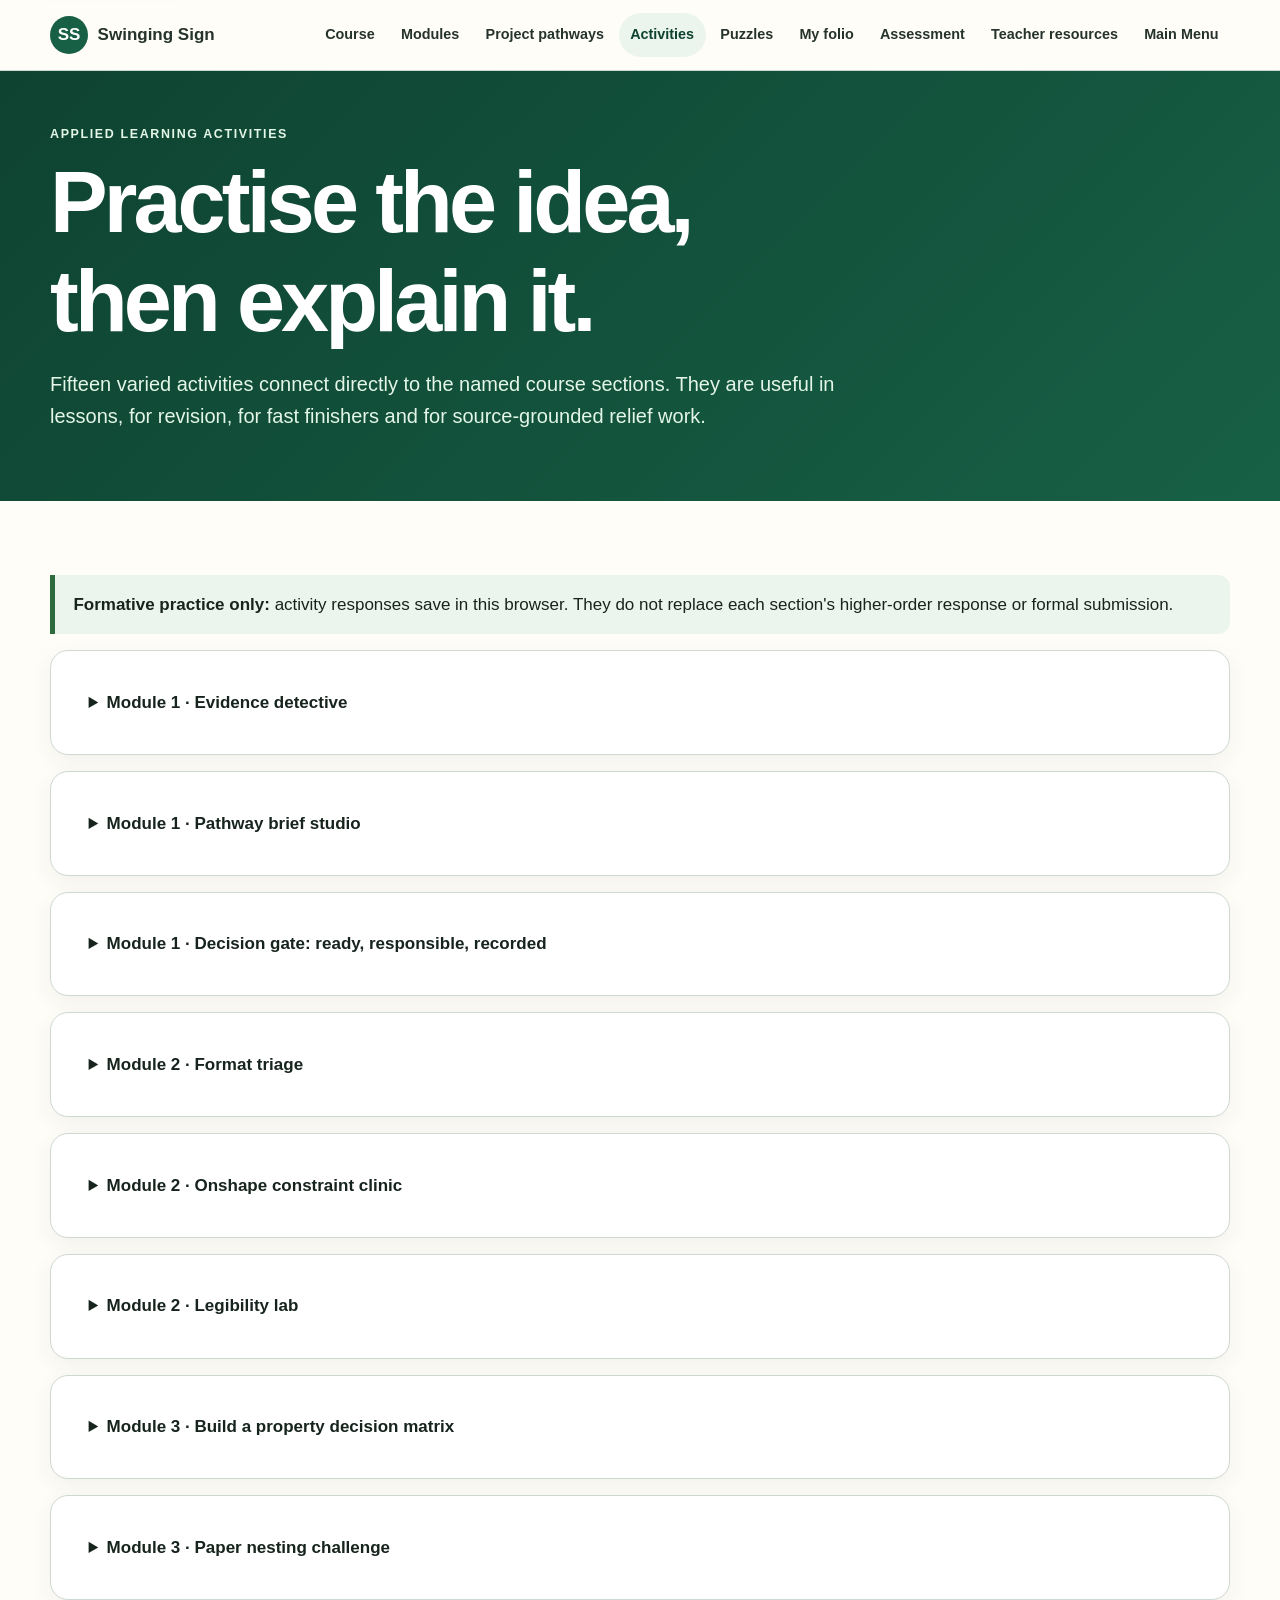
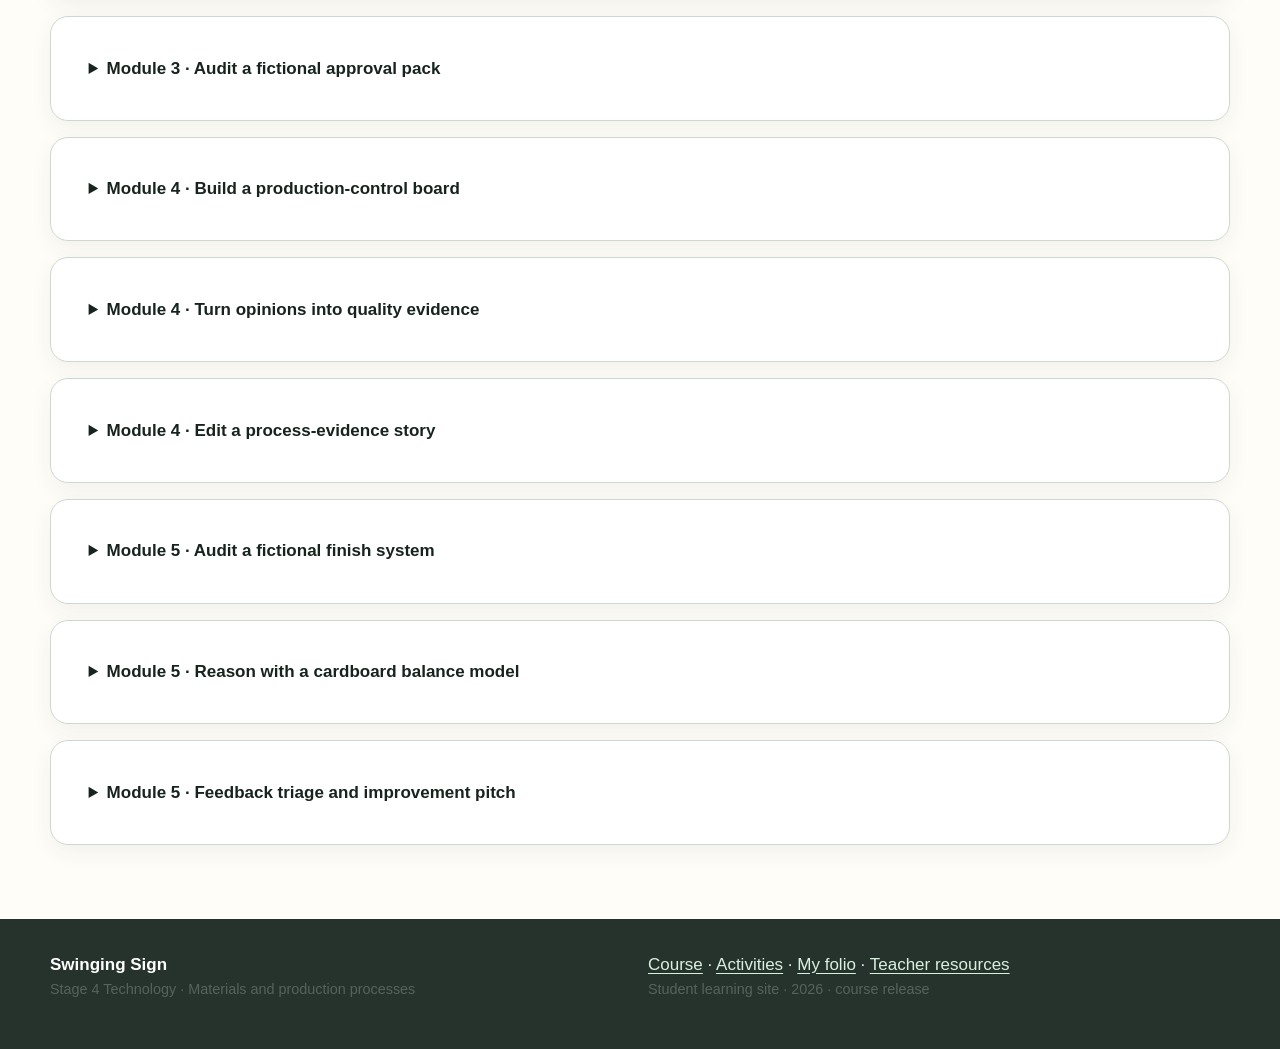
==== commit bc4699f4: "Replace hero and adopt Onshape workflow" ====
--- a/activities.html
+++ b/activities.html
@@ -6,7 +6,7 @@
   <link rel="icon" href="data:,">
   <meta name="description" content="Fifteen concept-linked activities for revision, lesson practice, fast finishers and relief lessons.">
   <title>Applied Learning Activities | Swinging Sign</title>
-  <link rel="stylesheet" href="styles.css?v=20260831-1">
+  <link rel="stylesheet" href="styles.css?v=20260901-1">
   
 </head>
 <body>
@@ -17,4 +17,4 @@
     <button class="nav-toggle" type="button" aria-expanded="false" aria-controls="site-nav">Menu</button>
     <nav class="site-nav" id="site-nav" aria-label="Main navigation"><a href="index.html">Course</a><a href="index.html#modules">Modules</a><a href="project-pathways.html">Project pathways</a><a aria-current="page" href="activities.html">Activities</a><a href="puzzles.html">Puzzles</a><a href="folio.html">My folio</a><a href="assessment.html">Assessment</a><a href="teacher-resources.html">Teacher resources</a><a href="https://stevencowell.github.io/Main-Page/">Main Menu</a></nav>
   </div>
-</header><main id="main"><section class="page-hero"><div class="wrap"><p class="eyebrow">Applied Learning Activities</p><h1>Practise the idea, then explain it.</h1><p class="lede">Fifteen varied activities connect directly to the named course sections. They are useful in lessons, for revision, for fast finishers and for source-grounded relief work.</p></div></section><section class="page-section"><div class="wrap"><p class="evidence-note"><strong>Formative practice only:</strong> activity responses save in this browser. They do not replace each section's higher-order response or formal submission.</p><div class="activity-bank"><details class="card activity-card" id="ala-m01s01-evidence-detective"><summary>Module 1 · Evidence detective</summary><div class="activity-body"><p><span class="status-pill">Evidence sort</span></p><p>Observation, inference, purpose and product analysis</p><h3>What to do</h3><ul><li>Prepare: One teacher-approved product photograph, Four sticky notes or a digital note space</li><li>Write two observation notes using only visible evidence.</li><li>Write one interpretation note that connects a feature to a likely user need.</li><li>Write one confirmation question about an unknown practical detail.</li><li>Swap with a partner and check whether every claim is labelled accurately.</li></ul><p><strong>Evidence to keep:</strong> A four-note evidence set plus a revised product-analysis sentence.</p><p class="low-tech"><strong>Printable / low-tech:</strong> complete the same task on paper, then photograph or summarise the result in My folio.</p><label for="response-ala-m01s01-evidence-detective"><strong>Formative practice response</strong></label><textarea class="activity-response" id="response-ala-m01s01-evidence-detective" data-local-key="tas:stage4-swinging-sign:activity:ala-m01s01-evidence-detective:v1" placeholder="Record the activity evidence or explain your reasoning here."></textarea><div class="package-actions"><button type="button" data-reset-local="response-ala-m01s01-evidence-detective">Reset only this response</button><button type="button" onclick="window.print()">Print activity bank</button></div><p class="teacher-confirm"><strong>Boundary:</strong> Use only teacher-approved images. The activity does not authorise measurement, dismantling or practical testing.</p><p><a href="modules/module-01.html#m01s01-read-the-product-and-user">Return to the connected section →</a></p></div></details><details class="card activity-card" id="ala-m01s02-pathway-brief-studio"><summary>Module 1 · Pathway brief studio</summary><div class="activity-body"><p><span class="status-pill">Criteria ranking</span></p><p>Briefs, criteria, constraints and trade-offs</p><h3>What to do</h3><ul><li>Prepare: Three project reference images, Brief-and-boundaries template</li><li>Choose the pathway your teacher has nominated, or use one as a planning scenario.</li><li>Write a two-sentence brief naming user, need and intended response.</li><li>Add three testable criteria and a separate list of confirmation questions.</li><li>Circle the highest-priority criterion and explain one likely trade-off.</li></ul><p><strong>Evidence to keep:</strong> A source-safe brief with labelled criteria, confirmation questions and a trade-off explanation.</p><p class="low-tech"><strong>Printable / low-tech:</strong> complete the same task on paper, then photograph or summarise the result in My folio.</p><label for="response-ala-m01s02-pathway-brief-studio"><strong>Formative practice response</strong></label><textarea class="activity-response" id="response-ala-m01s02-pathway-brief-studio" data-local-key="tas:stage4-swinging-sign:activity:ala-m01s02-pathway-brief-studio:v1" placeholder="Record the activity evidence or explain your reasoning here."></textarea><div class="package-actions"><button type="button" data-reset-local="response-ala-m01s02-pathway-brief-studio">Reset only this response</button><button type="button" onclick="window.print()">Print activity bank</button></div><p class="teacher-confirm"><strong>Boundary:</strong> The activity compares design thinking only. Your teacher supplies the approved project plan and practical constraints.</p><p><a href="modules/module-01.html#m01s02-criteria-constraints-and-project-pathways">Return to the connected section →</a></p></div></details><details class="card activity-card" id="ala-m01s03-decision-gate"><summary>Module 1 · Decision gate: ready, responsible, recorded</summary><div class="activity-body"><p><span class="status-pill">Risk-and-resource scan</span></p><p>Readiness checks and life-cycle reasoning</p><h3>What to do</h3><ul><li>Prepare: Teacher-provided planning scenarios, Three-column decision sheet</li><li>For each scenario, identify the confirmed information, the missing information and the next responsible action.</li><li>Add one possible life-cycle effect to each scenario.</li><li>Choose one scenario and improve the proposed decision.</li><li>Record the evidence you would need before saying the improvement worked.</li></ul><p><strong>Evidence to keep:</strong> A completed decision sheet and one justified revised decision.</p><p class="low-tech"><strong>Printable / low-tech:</strong> complete the same task on paper, then photograph or summarise the result in My folio.</p><label for="response-ala-m01s03-decision-gate"><strong>Formative practice response</strong></label><textarea class="activity-response" id="response-ala-m01s03-decision-gate" data-local-key="tas:stage4-swinging-sign:activity:ala-m01s03-decision-gate:v1" placeholder="Record the activity evidence or explain your reasoning here."></textarea><div class="package-actions"><button type="button" data-reset-local="response-ala-m01s03-decision-gate">Reset only this response</button><button type="button" onclick="window.print()">Print activity bank</button></div><p class="teacher-confirm"><strong>Boundary:</strong> This is a paper or digital planning activity. It does not authorise any practical action or replace local safety instruction.</p><p><a href="modules/module-01.html#m01s03-workshop-readiness-and-sustainability">Return to the connected section →</a></p></div></details><details class="card activity-card" id="ala-m02s01-format-triage"><summary>Module 2 · Format triage</summary><div class="activity-body"><p><span class="status-pill">Visual comparison</span></p><p>Vector, bitmap, scaling and tracing</p><h3>What to do</h3><ul><li>Prepare: Teacher-provided image samples, Format decision cards</li><li>Sort the samples into likely vector, likely bitmap and needs more evidence.</li><li>For each choice, name one visible clue and one suitable use.</li><li>Select one bitmap sample and predict two issues an automatic trace might create.</li><li>Write a source-permission question before proposing any reuse.</li></ul><p><strong>Evidence to keep:</strong> A completed format sort with four written justifications and one tracing-risk note.</p><p class="low-tech"><strong>Printable / low-tech:</strong> complete the same task on paper, then photograph or summarise the result in My folio.</p><label for="response-ala-m02s01-format-triage"><strong>Formative practice response</strong></label><textarea class="activity-response" id="response-ala-m02s01-format-triage" data-local-key="tas:stage4-swinging-sign:activity:ala-m02s01-format-triage:v1" placeholder="Record the activity evidence or explain your reasoning here."></textarea><div class="package-actions"><button type="button" data-reset-local="response-ala-m02s01-format-triage">Reset only this response</button><button type="button" onclick="window.print()">Print activity bank</button></div><p class="teacher-confirm"><strong>Boundary:</strong> Use only teacher-approved files. No file is considered production-ready until the teacher reviews it.</p><p><a href="modules/module-02.html#m02s01-vector-and-bitmap">Return to the connected section →</a></p></div></details><details class="card activity-card" id="ala-m02s02-path-clinic"><summary>Module 2 · Path clinic</summary><div class="activity-body"><p><span class="status-pill">Path inspection</span></p><p>Objects, nodes, tool choice and reviewable workflow</p><h3>What to do</h3><ul><li>Prepare: Teacher-provided practice vector file, Path-clinic observation sheet</li><li>Identify one whole-object problem, one path problem and one arrangement problem.</li><li>Name the tool family that best matches each issue before editing.</li><li>Make or describe one controlled improvement at a time and record its effect.</li><li>Save a new version and write two points for teacher review.</li></ul><p><strong>Evidence to keep:</strong> Before-and-after observations, three tool-purpose justifications and a review note.</p><p class="low-tech"><strong>Printable / low-tech:</strong> complete the same task on paper, then photograph or summarise the result in My folio.</p><label for="response-ala-m02s02-path-clinic"><strong>Formative practice response</strong></label><textarea class="activity-response" id="response-ala-m02s02-path-clinic" data-local-key="tas:stage4-swinging-sign:activity:ala-m02s02-path-clinic:v1" placeholder="Record the activity evidence or explain your reasoning here."></textarea><div class="package-actions"><button type="button" data-reset-local="response-ala-m02s02-path-clinic">Reset only this response</button><button type="button" onclick="window.print()">Print activity bank</button></div><p class="teacher-confirm"><strong>Boundary:</strong> Use only the supplied practice file and the teacher&#x27;s current software and saving instructions.</p><p><a href="modules/module-02.html#m02s02-inkscape-tools-and-paths">Return to the connected section →</a></p></div></details><details class="card activity-card" id="ala-m02s03-legibility-lab"><summary>Module 2 · Legibility lab</summary><div class="activity-body"><p><span class="status-pill">Peer-review protocol</span></p><p>Hierarchy, annotation, peer review and controlled revision</p><h3>What to do</h3><ul><li>Prepare: Two teacher-provided sign concepts, Brief viewing cards, Feedback slips</li><li>Run the same brief-viewing check on both concepts and record what you noticed first, second and third.</li><li>Identify one legibility strength and one issue using visible evidence.</li><li>Write a notice-connect-suggest comment for one designer.</li><li>Propose one controlled revision and a feature-reason-effect annotation.</li></ul><p><strong>Evidence to keep:</strong> A reading-order record, one criteria-based feedback slip and one annotated revision proposal.</p><p class="low-tech"><strong>Printable / low-tech:</strong> complete the same task on paper, then photograph or summarise the result in My folio.</p><label for="response-ala-m02s03-legibility-lab"><strong>Formative practice response</strong></label><textarea class="activity-response" id="response-ala-m02s03-legibility-lab" data-local-key="tas:stage4-swinging-sign:activity:ala-m02s03-legibility-lab:v1" placeholder="Record the activity evidence or explain your reasoning here."></textarea><div class="package-actions"><button type="button" data-reset-local="response-ala-m02s03-legibility-lab">Reset only this response</button><button type="button" onclick="window.print()">Print activity bank</button></div><p class="teacher-confirm"><strong>Boundary:</strong> This activity reviews communication only. Any practical implication of a design change requires teacher confirmation.</p><p><a href="modules/module-02.html#m02s03-legibility-annotation-and-peer-review">Return to the connected section →</a></p></div></details><details class="card activity-card" id="ala-m03s01-property-decision-matrix"><summary>Module 3 · Build a property decision matrix</summary><div class="activity-body"><p><span class="status-pill">Decision matrix</span></p><p>Rehearse evidence-based selection before the higher-order response.</p><h3>What to do</h3><ul><li>Choose one project pathway. Create a matrix with three confirmed needs, the properties that should be investigated, evidence available for each teacher-approved option and one unknown that must be checked. Finish with a two-sentence provisional recommendation.</li></ul><p><strong>Evidence to keep:</strong> Completed matrix and provisional recommendation.</p><p class="low-tech"><strong>Printable / low-tech:</strong> complete the same task on paper, then photograph or summarise the result in My folio.</p><label for="response-ala-m03s01-property-decision-matrix"><strong>Formative practice response</strong></label><textarea class="activity-response" id="response-ala-m03s01-property-decision-matrix" data-local-key="tas:stage4-swinging-sign:activity:ala-m03s01-property-decision-matrix:v1" placeholder="Record the activity evidence or explain your reasoning here."></textarea><div class="package-actions"><button type="button" data-reset-local="response-ala-m03s01-property-decision-matrix">Reset only this response</button><button type="button" onclick="window.print()">Print activity bank</button></div><p class="teacher-confirm"><strong>Boundary:</strong> Do not add dimensions, grades, thicknesses, loads or processes unless they appear in the approved local project information.</p><p><a href="modules/module-03.html#m03s01-material-properties-and-selection">Return to the connected section →</a></p></div></details><details class="card activity-card" id="ala-m03s02-paper-nesting-challenge"><summary>Module 3 · Paper nesting challenge</summary><div class="activity-body"><p><span class="status-pill">Nesting challenge</span></p><p>Practise layout and resource-efficiency reasoning without using workshop equipment.</p><h3>What to do</h3><ul><li>Arrange a teacher-provided set of paper shapes on a printed grid in two different ways. Record coverage, circle any connected useful offcut area and annotate one communication advantage and one limitation for each arrangement.</li></ul><p><strong>Evidence to keep:</strong> Two annotated paper layouts and a short comparison.</p><p class="low-tech"><strong>Printable / low-tech:</strong> complete the same task on paper, then photograph or summarise the result in My folio.</p><label for="response-ala-m03s02-paper-nesting-challenge"><strong>Formative practice response</strong></label><textarea class="activity-response" id="response-ala-m03s02-paper-nesting-challenge" data-local-key="tas:stage4-swinging-sign:activity:ala-m03s02-paper-nesting-challenge:v1" placeholder="Record the activity evidence or explain your reasoning here."></textarea><div class="package-actions"><button type="button" data-reset-local="response-ala-m03s02-paper-nesting-challenge">Reset only this response</button><button type="button" onclick="window.print()">Print activity bank</button></div><p class="teacher-confirm"><strong>Boundary:</strong> This is a paper planning model. It does not establish project spacing, edge allowances or machine settings.</p><p><a href="modules/module-03.html#m03s02-measurement-layout-and-resource-efficiency">Return to the connected section →</a></p></div></details><details class="card activity-card" id="ala-m03s03-approval-pack-audit"><summary>Module 3 · Audit a fictional approval pack</summary><div class="activity-body"><p><span class="status-pill">Approval-gate case</span></p><p>Practise readiness checking without creating or operating a machine file.</p><h3>What to do</h3><ul><li>Examine teacher-provided fictional cards for a design preview, version record, criteria check, layout and mounting proposal. Sort them into present, unclear and missing, then write the three questions that should be resolved at the hold point.</li></ul><p><strong>Evidence to keep:</strong> Completed readiness audit and three review questions.</p><p class="low-tech"><strong>Printable / low-tech:</strong> complete the same task on paper, then photograph or summarise the result in My folio.</p><label for="response-ala-m03s03-approval-pack-audit"><strong>Formative practice response</strong></label><textarea class="activity-response" id="response-ala-m03s03-approval-pack-audit" data-local-key="tas:stage4-swinging-sign:activity:ala-m03s03-approval-pack-audit:v1" placeholder="Record the activity evidence or explain your reasoning here."></textarea><div class="package-actions"><button type="button" data-reset-local="response-ala-m03s03-approval-pack-audit">Reset only this response</button><button type="button" onclick="window.print()">Print activity bank</button></div><p class="teacher-confirm"><strong>Boundary:</strong> This activity does not certify a file or authorise any practical process.</p><p><a href="modules/module-03.html#m03s03-files-mounting-and-teacher-approval">Return to the connected section →</a></p></div></details><details class="card activity-card" id="ala-m04s01-production-control-board"><summary>Module 4 · Build a production-control board</summary><div class="activity-body"><p><span class="status-pill">Sequence cards</span></p><p>Make sequence, roles and hold points visible before practical work.</p><h3>What to do</h3><ul><li>Arrange broad stage cards for a fictional product, draw dependency arrows, place at least three hold-point markers and label who prepares evidence, who checks and who authorises. Add one change scenario and show where the sequence pauses.</li></ul><p><strong>Evidence to keep:</strong> Annotated control board and one paragraph explaining the most important hold point.</p><p class="low-tech"><strong>Printable / low-tech:</strong> complete the same task on paper, then photograph or summarise the result in My folio.</p><label for="response-ala-m04s01-production-control-board"><strong>Formative practice response</strong></label><textarea class="activity-response" id="response-ala-m04s01-production-control-board" data-local-key="tas:stage4-swinging-sign:activity:ala-m04s01-production-control-board:v1" placeholder="Record the activity evidence or explain your reasoning here."></textarea><div class="package-actions"><button type="button" data-reset-local="response-ala-m04s01-production-control-board">Reset only this response</button><button type="button" onclick="window.print()">Print activity bank</button></div><p class="teacher-confirm"><strong>Boundary:</strong> Use broad planning language only; do not add machine settings, operating steps or unconfirmed safety rules.</p><p><a href="modules/module-04.html#m04s01-production-sequence-and-authorisation">Return to the connected section →</a></p></div></details><details class="card activity-card" id="ala-m04s02-quality-language-clinic"><summary>Module 4 · Turn opinions into quality evidence</summary><div class="activity-body"><p><span class="status-pill">Quality classification</span></p><p>Practise precise inspection language before recording real project evidence.</p><h3>What to do</h3><ul><li>Rewrite six vague comments about fictional sample images into notes that state observed condition, location, affected criterion and decision required. Pair-check each note against the approved reference description.</li></ul><p><strong>Evidence to keep:</strong> Six rewritten inspection notes and one peer revision.</p><p class="low-tech"><strong>Printable / low-tech:</strong> complete the same task on paper, then photograph or summarise the result in My folio.</p><label for="response-ala-m04s02-quality-language-clinic"><strong>Formative practice response</strong></label><textarea class="activity-response" id="response-ala-m04s02-quality-language-clinic" data-local-key="tas:stage4-swinging-sign:activity:ala-m04s02-quality-language-clinic:v1" placeholder="Record the activity evidence or explain your reasoning here."></textarea><div class="package-actions"><button type="button" data-reset-local="response-ala-m04s02-quality-language-clinic">Reset only this response</button><button type="button" onclick="window.print()">Print activity bank</button></div><p class="teacher-confirm"><strong>Boundary:</strong> Use provided images only. Do not touch or test actual edges as part of this activity.</p><p><a href="modules/module-04.html#m04s02-edges-finishing-and-quality">Return to the connected section →</a></p></div></details><details class="card activity-card" id="ala-m04s03-evidence-editor"><summary>Module 4 · Edit a process-evidence story</summary><div class="activity-body"><p><span class="status-pill">Offcut triage</span></p><p>Select evidence for decision-making rather than collecting images as decoration.</p><h3>What to do</h3><ul><li>From a teacher-provided fictional set of twelve privacy-safe images and notes, select five that best connect plan, approval, result, quality and offcut decision. Write a precise caption for each and one future improvement proposal.</li></ul><p><strong>Evidence to keep:</strong> Five-item evidence sequence with captions and one improvement proposal.</p><p class="low-tech"><strong>Printable / low-tech:</strong> complete the same task on paper, then photograph or summarise the result in My folio.</p><label for="response-ala-m04s03-evidence-editor"><strong>Formative practice response</strong></label><textarea class="activity-response" id="response-ala-m04s03-evidence-editor" data-local-key="tas:stage4-swinging-sign:activity:ala-m04s03-evidence-editor:v1" placeholder="Record the activity evidence or explain your reasoning here."></textarea><div class="package-actions"><button type="button" data-reset-local="response-ala-m04s03-evidence-editor">Reset only this response</button><button type="button" onclick="window.print()">Print activity bank</button></div><p class="teacher-confirm"><strong>Boundary:</strong> Do not photograph workshop people, controls or actual material unless your teacher authorises it.</p><p><a href="modules/module-04.html#m04s03-nesting-offcuts-and-process-evidence">Return to the connected section →</a></p></div></details><details class="card activity-card" id="ala-m05s01-finish-system-audit"><summary>Module 5 · Audit a fictional finish system</summary><div class="activity-body"><p><span class="status-pill">Finish evidence comparison</span></p><p>Practise compatibility and quality reasoning without using coating products.</p><h3>What to do</h3><ul><li>Review a fictional set of substrate, environment, preparation-purpose, primer and topcoat cards. Identify two supported connections, two unsupported assumptions and three questions that need product or teacher confirmation. Finish with one criteria-based inspection statement.</li></ul><p><strong>Evidence to keep:</strong> Annotated system map and inspection statement.</p><p class="low-tech"><strong>Printable / low-tech:</strong> complete the same task on paper, then photograph or summarise the result in My folio.</p><label for="response-ala-m05s01-finish-system-audit"><strong>Formative practice response</strong></label><textarea class="activity-response" id="response-ala-m05s01-finish-system-audit" data-local-key="tas:stage4-swinging-sign:activity:ala-m05s01-finish-system-audit:v1" placeholder="Record the activity evidence or explain your reasoning here."></textarea><div class="package-actions"><button type="button" data-reset-local="response-ala-m05s01-finish-system-audit">Reset only this response</button><button type="button" onclick="window.print()">Print activity bank</button></div><p class="teacher-confirm"><strong>Boundary:</strong> Cards are conceptual examples only and do not identify products or authorise practical preparation or coating.</p><p><a href="modules/module-05.html#m05s01-surface-preparation-and-coatings">Return to the connected section →</a></p></div></details><details class="card activity-card" id="ala-m05s02-cardboard-balance-model"><summary>Module 5 · Reason with a cardboard balance model</summary><div class="activity-body"><p><span class="status-pill">Systems map</span></p><p>Explore mass distribution and connection geometry without loading or installing an actual project.</p><h3>What to do</h3><ul><li>Use a teacher-provided cardboard mobile diagram or model. Predict its resting orientation, compare it with the supplied result, trace the conceptual load path and explain one change that could alter balance. List the project facts that cannot be transferred from the model.</li></ul><p><strong>Evidence to keep:</strong> Annotated model diagram, prediction and transfer-limit list.</p><p class="low-tech"><strong>Printable / low-tech:</strong> complete the same task on paper, then photograph or summarise the result in My folio.</p><label for="response-ala-m05s02-cardboard-balance-model"><strong>Formative practice response</strong></label><textarea class="activity-response" id="response-ala-m05s02-cardboard-balance-model" data-local-key="tas:stage4-swinging-sign:activity:ala-m05s02-cardboard-balance-model:v1" placeholder="Record the activity evidence or explain your reasoning here."></textarea><div class="package-actions"><button type="button" data-reset-local="response-ala-m05s02-cardboard-balance-model">Reset only this response</button><button type="button" onclick="window.print()">Print activity bank</button></div><p class="teacher-confirm"><strong>Boundary:</strong> This learning model does not authorise any actual hanging, loading, installation or use test.</p><p><a href="modules/module-05.html#m05s02-hanging-stability-and-use">Return to the connected section →</a></p></div></details><details class="card activity-card" id="ala-m05s03-feedback-triage"><summary>Module 5 · Feedback triage and improvement pitch</summary><div class="activity-body"><p><span class="status-pill">Feedback-to-improvement ladder</span></p><p>Practise deciding which feedback should influence the next iteration.</p><h3>What to do</h3><ul><li>Sort a fictional set of feedback into criterion-linked, preference-only and needs-clarification groups. Select the strongest two comments, connect each to evidence, then give a sixty-second improvement pitch naming one change, predicted benefit and future check.</li></ul><p><strong>Evidence to keep:</strong> Feedback triage table and written improvement pitch.</p><p class="low-tech"><strong>Printable / low-tech:</strong> complete the same task on paper, then photograph or summarise the result in My folio.</p><label for="response-ala-m05s03-feedback-triage"><strong>Formative practice response</strong></label><textarea class="activity-response" id="response-ala-m05s03-feedback-triage" data-local-key="tas:stage4-swinging-sign:activity:ala-m05s03-feedback-triage:v1" placeholder="Record the activity evidence or explain your reasoning here."></textarea><div class="package-actions"><button type="button" data-reset-local="response-ala-m05s03-feedback-triage">Reset only this response</button><button type="button" onclick="window.print()">Print activity bank</button></div><p class="teacher-confirm"><strong>Boundary:</strong> This is formative learning evidence. It does not create a formal mark or replace teacher assessment instructions.</p><p><a href="modules/module-05.html#m05s03-evaluate-feedback-and-improve">Return to the connected section →</a></p></div></details></div></div></section></main><footer class="footer"><div class="wrap footer-grid"><div><strong>Swinging Sign</strong><p class="fine">Stage 4 Technology · Materials and production processes</p></div><div><a href="index.html">Course</a> · <a href="activities.html">Activities</a> · <a href="folio.html">My folio</a> · <a href="teacher-resources.html">Teacher resources</a><p class="fine">Student learning site · <span data-year></span> · course release</p></div></div></footer><script src="shared.js?v=20260831-1"></script></body></html>+</header><main id="main"><section class="page-hero"><div class="wrap"><p class="eyebrow">Applied Learning Activities</p><h1>Practise the idea, then explain it.</h1><p class="lede">Fifteen varied activities connect directly to the named course sections. They are useful in lessons, for revision, for fast finishers and for source-grounded relief work.</p></div></section><section class="page-section"><div class="wrap"><p class="evidence-note"><strong>Formative practice only:</strong> activity responses save in this browser. They do not replace each section's higher-order response or formal submission.</p><div class="activity-bank"><details class="card activity-card" id="ala-m01s01-evidence-detective"><summary>Module 1 · Evidence detective</summary><div class="activity-body"><p><span class="status-pill">Evidence sort</span></p><p>Observation, inference, purpose and product analysis</p><h3>What to do</h3><ul><li>Prepare: One teacher-approved product photograph, Four sticky notes or a digital note space</li><li>Write two observation notes using only visible evidence.</li><li>Write one interpretation note that connects a feature to a likely user need.</li><li>Write one confirmation question about an unknown practical detail.</li><li>Swap with a partner and check whether every claim is labelled accurately.</li></ul><p><strong>Evidence to keep:</strong> A four-note evidence set plus a revised product-analysis sentence.</p><p class="low-tech"><strong>Printable / low-tech:</strong> complete the same task on paper, then photograph or summarise the result in My folio.</p><label for="response-ala-m01s01-evidence-detective"><strong>Formative practice response</strong></label><textarea class="activity-response" id="response-ala-m01s01-evidence-detective" data-local-key="tas:stage4-swinging-sign:activity:ala-m01s01-evidence-detective:v1" placeholder="Record the activity evidence or explain your reasoning here."></textarea><div class="package-actions"><button type="button" data-reset-local="response-ala-m01s01-evidence-detective">Reset only this response</button><button type="button" onclick="window.print()">Print activity bank</button></div><p class="teacher-confirm"><strong>Boundary:</strong> Use only teacher-approved images. The activity does not authorise measurement, dismantling or practical testing.</p><p><a href="modules/module-01.html#m01s01-read-the-product-and-user">Return to the connected section →</a></p></div></details><details class="card activity-card" id="ala-m01s02-pathway-brief-studio"><summary>Module 1 · Pathway brief studio</summary><div class="activity-body"><p><span class="status-pill">Criteria ranking</span></p><p>Briefs, criteria, constraints and trade-offs</p><h3>What to do</h3><ul><li>Prepare: Three project reference images, Brief-and-boundaries template</li><li>Choose the pathway your teacher has nominated, or use one as a planning scenario.</li><li>Write a two-sentence brief naming user, need and intended response.</li><li>Add three testable criteria and a separate list of confirmation questions.</li><li>Circle the highest-priority criterion and explain one likely trade-off.</li></ul><p><strong>Evidence to keep:</strong> A source-safe brief with labelled criteria, confirmation questions and a trade-off explanation.</p><p class="low-tech"><strong>Printable / low-tech:</strong> complete the same task on paper, then photograph or summarise the result in My folio.</p><label for="response-ala-m01s02-pathway-brief-studio"><strong>Formative practice response</strong></label><textarea class="activity-response" id="response-ala-m01s02-pathway-brief-studio" data-local-key="tas:stage4-swinging-sign:activity:ala-m01s02-pathway-brief-studio:v1" placeholder="Record the activity evidence or explain your reasoning here."></textarea><div class="package-actions"><button type="button" data-reset-local="response-ala-m01s02-pathway-brief-studio">Reset only this response</button><button type="button" onclick="window.print()">Print activity bank</button></div><p class="teacher-confirm"><strong>Boundary:</strong> The activity compares design thinking only. Your teacher supplies the approved project plan and practical constraints.</p><p><a href="modules/module-01.html#m01s02-criteria-constraints-and-project-pathways">Return to the connected section →</a></p></div></details><details class="card activity-card" id="ala-m01s03-decision-gate"><summary>Module 1 · Decision gate: ready, responsible, recorded</summary><div class="activity-body"><p><span class="status-pill">Risk-and-resource scan</span></p><p>Readiness checks and life-cycle reasoning</p><h3>What to do</h3><ul><li>Prepare: Teacher-provided planning scenarios, Three-column decision sheet</li><li>For each scenario, identify the confirmed information, the missing information and the next responsible action.</li><li>Add one possible life-cycle effect to each scenario.</li><li>Choose one scenario and improve the proposed decision.</li><li>Record the evidence you would need before saying the improvement worked.</li></ul><p><strong>Evidence to keep:</strong> A completed decision sheet and one justified revised decision.</p><p class="low-tech"><strong>Printable / low-tech:</strong> complete the same task on paper, then photograph or summarise the result in My folio.</p><label for="response-ala-m01s03-decision-gate"><strong>Formative practice response</strong></label><textarea class="activity-response" id="response-ala-m01s03-decision-gate" data-local-key="tas:stage4-swinging-sign:activity:ala-m01s03-decision-gate:v1" placeholder="Record the activity evidence or explain your reasoning here."></textarea><div class="package-actions"><button type="button" data-reset-local="response-ala-m01s03-decision-gate">Reset only this response</button><button type="button" onclick="window.print()">Print activity bank</button></div><p class="teacher-confirm"><strong>Boundary:</strong> This is a paper or digital planning activity. It does not authorise any practical action or replace local safety instruction.</p><p><a href="modules/module-01.html#m01s03-workshop-readiness-and-sustainability">Return to the connected section →</a></p></div></details><details class="card activity-card" id="ala-m02s01-format-triage"><summary>Module 2 · Format triage</summary><div class="activity-body"><p><span class="status-pill">Visual comparison</span></p><p>Vector, bitmap, scaling and tracing</p><h3>What to do</h3><ul><li>Prepare: Teacher-provided image samples, Format decision cards</li><li>Sort the samples into likely vector, likely bitmap and needs more evidence.</li><li>For each choice, name one visible clue and one suitable use.</li><li>Select one bitmap sample and predict two issues an automatic trace might create.</li><li>Write a source-permission question before proposing any reuse.</li></ul><p><strong>Evidence to keep:</strong> A completed format sort with four written justifications and one tracing-risk note.</p><p class="low-tech"><strong>Printable / low-tech:</strong> complete the same task on paper, then photograph or summarise the result in My folio.</p><label for="response-ala-m02s01-format-triage"><strong>Formative practice response</strong></label><textarea class="activity-response" id="response-ala-m02s01-format-triage" data-local-key="tas:stage4-swinging-sign:activity:ala-m02s01-format-triage:v1" placeholder="Record the activity evidence or explain your reasoning here."></textarea><div class="package-actions"><button type="button" data-reset-local="response-ala-m02s01-format-triage">Reset only this response</button><button type="button" onclick="window.print()">Print activity bank</button></div><p class="teacher-confirm"><strong>Boundary:</strong> Use only teacher-approved files. No file is considered production-ready until the teacher reviews it.</p><p><a href="modules/module-02.html#m02s01-vector-and-bitmap">Return to the connected section →</a></p></div></details><details class="card activity-card" id="ala-m02s02-path-clinic"><summary>Module 2 · Onshape constraint clinic</summary><div class="activity-body"><p><span class="status-pill">Constraint check</span></p><p>Sketch planes, dimensions, constraints, features and reviewable versions</p><h3>What to do</h3><ul><li>Prepare: Teacher-provided Onshape practice document or annotated stills, Constraint-clinic observation sheet</li><li>Identify the sketch plane and one item of geometry that can still move.</li><li>Predict a purposeful dimension or geometric constraint and explain the intended relationship before applying it.</li><li>Check the sketch feedback, then trace how the sketch connects to the basic feature.</li><li>Save or describe a new version and write two points for teacher review.</li></ul><p><strong>Evidence to keep:</strong> A labelled sketch-state check, two constraint or dimension justifications, a sketch-to-feature explanation and a version note.</p><p class="low-tech"><strong>Printable / low-tech:</strong> complete the same task on paper, then photograph or summarise the result in My folio.</p><label for="response-ala-m02s02-path-clinic"><strong>Formative practice response</strong></label><textarea class="activity-response" id="response-ala-m02s02-path-clinic" data-local-key="tas:stage4-swinging-sign:activity:ala-m02s02-path-clinic:v1" placeholder="Record the activity evidence or explain your reasoning here."></textarea><div class="package-actions"><button type="button" data-reset-local="response-ala-m02s02-path-clinic">Reset only this response</button><button type="button" onclick="window.print()">Print activity bank</button></div><p class="teacher-confirm"><strong>Boundary:</strong> Use only the teacher-supplied Onshape document, dimensions, class folder and sharing instructions. Do not export or send a file to equipment.</p><p><a href="modules/module-02.html#m02s02-inkscape-tools-and-paths">Return to the connected section →</a></p></div></details><details class="card activity-card" id="ala-m02s03-legibility-lab"><summary>Module 2 · Legibility lab</summary><div class="activity-body"><p><span class="status-pill">Peer-review protocol</span></p><p>Hierarchy, annotation, peer review and controlled revision</p><h3>What to do</h3><ul><li>Prepare: Two teacher-provided sign concepts, Brief viewing cards, Feedback slips</li><li>Run the same brief-viewing check on both concepts and record what you noticed first, second and third.</li><li>Identify one legibility strength and one issue using visible evidence.</li><li>Write a notice-connect-suggest comment for one designer.</li><li>Propose one controlled revision and a feature-reason-effect annotation.</li></ul><p><strong>Evidence to keep:</strong> A reading-order record, one criteria-based feedback slip and one annotated revision proposal.</p><p class="low-tech"><strong>Printable / low-tech:</strong> complete the same task on paper, then photograph or summarise the result in My folio.</p><label for="response-ala-m02s03-legibility-lab"><strong>Formative practice response</strong></label><textarea class="activity-response" id="response-ala-m02s03-legibility-lab" data-local-key="tas:stage4-swinging-sign:activity:ala-m02s03-legibility-lab:v1" placeholder="Record the activity evidence or explain your reasoning here."></textarea><div class="package-actions"><button type="button" data-reset-local="response-ala-m02s03-legibility-lab">Reset only this response</button><button type="button" onclick="window.print()">Print activity bank</button></div><p class="teacher-confirm"><strong>Boundary:</strong> This activity reviews communication only. Any practical implication of a design change requires teacher confirmation.</p><p><a href="modules/module-02.html#m02s03-legibility-annotation-and-peer-review">Return to the connected section →</a></p></div></details><details class="card activity-card" id="ala-m03s01-property-decision-matrix"><summary>Module 3 · Build a property decision matrix</summary><div class="activity-body"><p><span class="status-pill">Decision matrix</span></p><p>Rehearse evidence-based selection before the higher-order response.</p><h3>What to do</h3><ul><li>Choose one project pathway. Create a matrix with three confirmed needs, the properties that should be investigated, evidence available for each teacher-approved option and one unknown that must be checked. Finish with a two-sentence provisional recommendation.</li></ul><p><strong>Evidence to keep:</strong> Completed matrix and provisional recommendation.</p><p class="low-tech"><strong>Printable / low-tech:</strong> complete the same task on paper, then photograph or summarise the result in My folio.</p><label for="response-ala-m03s01-property-decision-matrix"><strong>Formative practice response</strong></label><textarea class="activity-response" id="response-ala-m03s01-property-decision-matrix" data-local-key="tas:stage4-swinging-sign:activity:ala-m03s01-property-decision-matrix:v1" placeholder="Record the activity evidence or explain your reasoning here."></textarea><div class="package-actions"><button type="button" data-reset-local="response-ala-m03s01-property-decision-matrix">Reset only this response</button><button type="button" onclick="window.print()">Print activity bank</button></div><p class="teacher-confirm"><strong>Boundary:</strong> Do not add dimensions, grades, thicknesses, loads or processes unless they appear in the approved local project information.</p><p><a href="modules/module-03.html#m03s01-material-properties-and-selection">Return to the connected section →</a></p></div></details><details class="card activity-card" id="ala-m03s02-paper-nesting-challenge"><summary>Module 3 · Paper nesting challenge</summary><div class="activity-body"><p><span class="status-pill">Nesting challenge</span></p><p>Practise layout and resource-efficiency reasoning without using workshop equipment.</p><h3>What to do</h3><ul><li>Arrange a teacher-provided set of paper shapes on a printed grid in two different ways. Record coverage, circle any connected useful offcut area and annotate one communication advantage and one limitation for each arrangement.</li></ul><p><strong>Evidence to keep:</strong> Two annotated paper layouts and a short comparison.</p><p class="low-tech"><strong>Printable / low-tech:</strong> complete the same task on paper, then photograph or summarise the result in My folio.</p><label for="response-ala-m03s02-paper-nesting-challenge"><strong>Formative practice response</strong></label><textarea class="activity-response" id="response-ala-m03s02-paper-nesting-challenge" data-local-key="tas:stage4-swinging-sign:activity:ala-m03s02-paper-nesting-challenge:v1" placeholder="Record the activity evidence or explain your reasoning here."></textarea><div class="package-actions"><button type="button" data-reset-local="response-ala-m03s02-paper-nesting-challenge">Reset only this response</button><button type="button" onclick="window.print()">Print activity bank</button></div><p class="teacher-confirm"><strong>Boundary:</strong> This is a paper planning model. It does not establish project spacing, edge allowances or machine settings.</p><p><a href="modules/module-03.html#m03s02-measurement-layout-and-resource-efficiency">Return to the connected section →</a></p></div></details><details class="card activity-card" id="ala-m03s03-approval-pack-audit"><summary>Module 3 · Audit a fictional approval pack</summary><div class="activity-body"><p><span class="status-pill">Approval-gate case</span></p><p>Practise readiness checking without exporting or operating a production file.</p><h3>What to do</h3><ul><li>Examine teacher-provided fictional cards for an Onshape drawing preview, version record, criteria check, layout and mounting proposal. Sort them into present, unclear and missing, then write the three questions that should be resolved at the hold point.</li></ul><p><strong>Evidence to keep:</strong> Completed Onshape drawing-and-approval audit and three review questions.</p><p class="low-tech"><strong>Printable / low-tech:</strong> complete the same task on paper, then photograph or summarise the result in My folio.</p><label for="response-ala-m03s03-approval-pack-audit"><strong>Formative practice response</strong></label><textarea class="activity-response" id="response-ala-m03s03-approval-pack-audit" data-local-key="tas:stage4-swinging-sign:activity:ala-m03s03-approval-pack-audit:v1" placeholder="Record the activity evidence or explain your reasoning here."></textarea><div class="package-actions"><button type="button" data-reset-local="response-ala-m03s03-approval-pack-audit">Reset only this response</button><button type="button" onclick="window.print()">Print activity bank</button></div><p class="teacher-confirm"><strong>Boundary:</strong> This activity does not certify a file or authorise any practical process.</p><p><a href="modules/module-03.html#m03s03-files-mounting-and-teacher-approval">Return to the connected section →</a></p></div></details><details class="card activity-card" id="ala-m04s01-production-control-board"><summary>Module 4 · Build a production-control board</summary><div class="activity-body"><p><span class="status-pill">Sequence cards</span></p><p>Make sequence, roles and hold points visible before practical work.</p><h3>What to do</h3><ul><li>Arrange broad stage cards for a fictional product, draw dependency arrows, place at least three hold-point markers and label who prepares evidence, who checks and who authorises. Add one change scenario and show where the sequence pauses.</li></ul><p><strong>Evidence to keep:</strong> Annotated control board and one paragraph explaining the most important hold point.</p><p class="low-tech"><strong>Printable / low-tech:</strong> complete the same task on paper, then photograph or summarise the result in My folio.</p><label for="response-ala-m04s01-production-control-board"><strong>Formative practice response</strong></label><textarea class="activity-response" id="response-ala-m04s01-production-control-board" data-local-key="tas:stage4-swinging-sign:activity:ala-m04s01-production-control-board:v1" placeholder="Record the activity evidence or explain your reasoning here."></textarea><div class="package-actions"><button type="button" data-reset-local="response-ala-m04s01-production-control-board">Reset only this response</button><button type="button" onclick="window.print()">Print activity bank</button></div><p class="teacher-confirm"><strong>Boundary:</strong> Use broad planning language only; do not add machine settings, operating steps or unconfirmed safety rules.</p><p><a href="modules/module-04.html#m04s01-production-sequence-and-authorisation">Return to the connected section →</a></p></div></details><details class="card activity-card" id="ala-m04s02-quality-language-clinic"><summary>Module 4 · Turn opinions into quality evidence</summary><div class="activity-body"><p><span class="status-pill">Quality classification</span></p><p>Practise precise inspection language before recording real project evidence.</p><h3>What to do</h3><ul><li>Rewrite six vague comments about fictional sample images into notes that state observed condition, location, affected criterion and decision required. Pair-check each note against the approved reference description.</li></ul><p><strong>Evidence to keep:</strong> Six rewritten inspection notes and one peer revision.</p><p class="low-tech"><strong>Printable / low-tech:</strong> complete the same task on paper, then photograph or summarise the result in My folio.</p><label for="response-ala-m04s02-quality-language-clinic"><strong>Formative practice response</strong></label><textarea class="activity-response" id="response-ala-m04s02-quality-language-clinic" data-local-key="tas:stage4-swinging-sign:activity:ala-m04s02-quality-language-clinic:v1" placeholder="Record the activity evidence or explain your reasoning here."></textarea><div class="package-actions"><button type="button" data-reset-local="response-ala-m04s02-quality-language-clinic">Reset only this response</button><button type="button" onclick="window.print()">Print activity bank</button></div><p class="teacher-confirm"><strong>Boundary:</strong> Use provided images only. Do not touch or test actual edges as part of this activity.</p><p><a href="modules/module-04.html#m04s02-edges-finishing-and-quality">Return to the connected section →</a></p></div></details><details class="card activity-card" id="ala-m04s03-evidence-editor"><summary>Module 4 · Edit a process-evidence story</summary><div class="activity-body"><p><span class="status-pill">Offcut triage</span></p><p>Select evidence for decision-making rather than collecting images as decoration.</p><h3>What to do</h3><ul><li>From a teacher-provided fictional set of twelve privacy-safe images and notes, select five that best connect plan, approval, result, quality and offcut decision. Write a precise caption for each and one future improvement proposal.</li></ul><p><strong>Evidence to keep:</strong> Five-item evidence sequence with captions and one improvement proposal.</p><p class="low-tech"><strong>Printable / low-tech:</strong> complete the same task on paper, then photograph or summarise the result in My folio.</p><label for="response-ala-m04s03-evidence-editor"><strong>Formative practice response</strong></label><textarea class="activity-response" id="response-ala-m04s03-evidence-editor" data-local-key="tas:stage4-swinging-sign:activity:ala-m04s03-evidence-editor:v1" placeholder="Record the activity evidence or explain your reasoning here."></textarea><div class="package-actions"><button type="button" data-reset-local="response-ala-m04s03-evidence-editor">Reset only this response</button><button type="button" onclick="window.print()">Print activity bank</button></div><p class="teacher-confirm"><strong>Boundary:</strong> Do not photograph workshop people, controls or actual material unless your teacher authorises it.</p><p><a href="modules/module-04.html#m04s03-nesting-offcuts-and-process-evidence">Return to the connected section →</a></p></div></details><details class="card activity-card" id="ala-m05s01-finish-system-audit"><summary>Module 5 · Audit a fictional finish system</summary><div class="activity-body"><p><span class="status-pill">Finish evidence comparison</span></p><p>Practise compatibility and quality reasoning without using coating products.</p><h3>What to do</h3><ul><li>Review a fictional set of substrate, environment, preparation-purpose, primer and topcoat cards. Identify two supported connections, two unsupported assumptions and three questions that need product or teacher confirmation. Finish with one criteria-based inspection statement.</li></ul><p><strong>Evidence to keep:</strong> Annotated system map and inspection statement.</p><p class="low-tech"><strong>Printable / low-tech:</strong> complete the same task on paper, then photograph or summarise the result in My folio.</p><label for="response-ala-m05s01-finish-system-audit"><strong>Formative practice response</strong></label><textarea class="activity-response" id="response-ala-m05s01-finish-system-audit" data-local-key="tas:stage4-swinging-sign:activity:ala-m05s01-finish-system-audit:v1" placeholder="Record the activity evidence or explain your reasoning here."></textarea><div class="package-actions"><button type="button" data-reset-local="response-ala-m05s01-finish-system-audit">Reset only this response</button><button type="button" onclick="window.print()">Print activity bank</button></div><p class="teacher-confirm"><strong>Boundary:</strong> Cards are conceptual examples only and do not identify products or authorise practical preparation or coating.</p><p><a href="modules/module-05.html#m05s01-surface-preparation-and-coatings">Return to the connected section →</a></p></div></details><details class="card activity-card" id="ala-m05s02-cardboard-balance-model"><summary>Module 5 · Reason with a cardboard balance model</summary><div class="activity-body"><p><span class="status-pill">Systems map</span></p><p>Explore mass distribution and connection geometry without loading or installing an actual project.</p><h3>What to do</h3><ul><li>Use a teacher-provided cardboard mobile diagram or model. Predict its resting orientation, compare it with the supplied result, trace the conceptual load path and explain one change that could alter balance. List the project facts that cannot be transferred from the model.</li></ul><p><strong>Evidence to keep:</strong> Annotated model diagram, prediction and transfer-limit list.</p><p class="low-tech"><strong>Printable / low-tech:</strong> complete the same task on paper, then photograph or summarise the result in My folio.</p><label for="response-ala-m05s02-cardboard-balance-model"><strong>Formative practice response</strong></label><textarea class="activity-response" id="response-ala-m05s02-cardboard-balance-model" data-local-key="tas:stage4-swinging-sign:activity:ala-m05s02-cardboard-balance-model:v1" placeholder="Record the activity evidence or explain your reasoning here."></textarea><div class="package-actions"><button type="button" data-reset-local="response-ala-m05s02-cardboard-balance-model">Reset only this response</button><button type="button" onclick="window.print()">Print activity bank</button></div><p class="teacher-confirm"><strong>Boundary:</strong> This learning model does not authorise any actual hanging, loading, installation or use test.</p><p><a href="modules/module-05.html#m05s02-hanging-stability-and-use">Return to the connected section →</a></p></div></details><details class="card activity-card" id="ala-m05s03-feedback-triage"><summary>Module 5 · Feedback triage and improvement pitch</summary><div class="activity-body"><p><span class="status-pill">Feedback-to-improvement ladder</span></p><p>Practise deciding which feedback should influence the next iteration.</p><h3>What to do</h3><ul><li>Sort a fictional set of feedback into criterion-linked, preference-only and needs-clarification groups. Select the strongest two comments, connect each to evidence, then give a sixty-second improvement pitch naming one change, predicted benefit and future check.</li></ul><p><strong>Evidence to keep:</strong> Feedback triage table and written improvement pitch.</p><p class="low-tech"><strong>Printable / low-tech:</strong> complete the same task on paper, then photograph or summarise the result in My folio.</p><label for="response-ala-m05s03-feedback-triage"><strong>Formative practice response</strong></label><textarea class="activity-response" id="response-ala-m05s03-feedback-triage" data-local-key="tas:stage4-swinging-sign:activity:ala-m05s03-feedback-triage:v1" placeholder="Record the activity evidence or explain your reasoning here."></textarea><div class="package-actions"><button type="button" data-reset-local="response-ala-m05s03-feedback-triage">Reset only this response</button><button type="button" onclick="window.print()">Print activity bank</button></div><p class="teacher-confirm"><strong>Boundary:</strong> This is formative learning evidence. It does not create a formal mark or replace teacher assessment instructions.</p><p><a href="modules/module-05.html#m05s03-evaluate-feedback-and-improve">Return to the connected section →</a></p></div></details></div></div></section></main><footer class="footer"><div class="wrap footer-grid"><div><strong>Swinging Sign</strong><p class="fine">Stage 4 Technology · Materials and production processes</p></div><div><a href="index.html">Course</a> · <a href="activities.html">Activities</a> · <a href="folio.html">My folio</a> · <a href="teacher-resources.html">Teacher resources</a><p class="fine">Student learning site · <span data-year></span> · course release</p></div></div></footer><script src="shared.js?v=20260831-1"></script></body></html>
--- a/styles.css
+++ b/styles.css
@@ -152,6 +152,17 @@
 .button:hover { background: var(--green-dark); color: #fff; }
 .button.secondary { background: transparent; color: var(--green-dark); }
 .button.secondary:hover { background: var(--soft); }
+.course-hero .button.secondary {
+  border-color: #fff;
+  background: #fff;
+  color: var(--green-dark);
+}
+.course-hero .button.secondary:hover,
+.course-hero .button.secondary:focus-visible {
+  border-color: var(--soft);
+  background: var(--soft);
+  color: var(--green-dark);
+}
 .button.danger { border-color: #b04747; background: #fff; color: #7b2222; }
 .actions { display: flex; flex-wrap: wrap; gap: 0.8rem; margin-top: 1.25rem; }
 
@@ -385,9 +396,10 @@
 }
 
 @media print {
-  .site-header, .footer, .nav-toggle, .button, .open-larger, .video-modal, .image-modal, .package-actions, .module-aside, .folio-tools, .module-nav { display: none !important; }
+  .site-header, .footer, .nav-toggle, .button, .open-larger, .video-modal, .image-modal, .package-actions, .module-aside, .folio-tools, .module-nav, .skip-link, [data-folio-image], label[for^="image-folio-"], .file-help, [data-remove-folio-image] { display: none !important; }
   body { background: #fff; color: #000; font-size: 11pt; }
   .wrap { width: 100%; }
+  .module-layout { display: block; padding: 0; }
   .page-hero, .module-hero { padding: 0 0 1rem; background: #fff; color: #000; }
   .page-hero h1, .page-hero h2, .module-hero h1, .module-hero h2 { color: #000; }
   .learning-section, .folio-stage, .card, .module-review { break-inside: avoid; box-shadow: none; }
